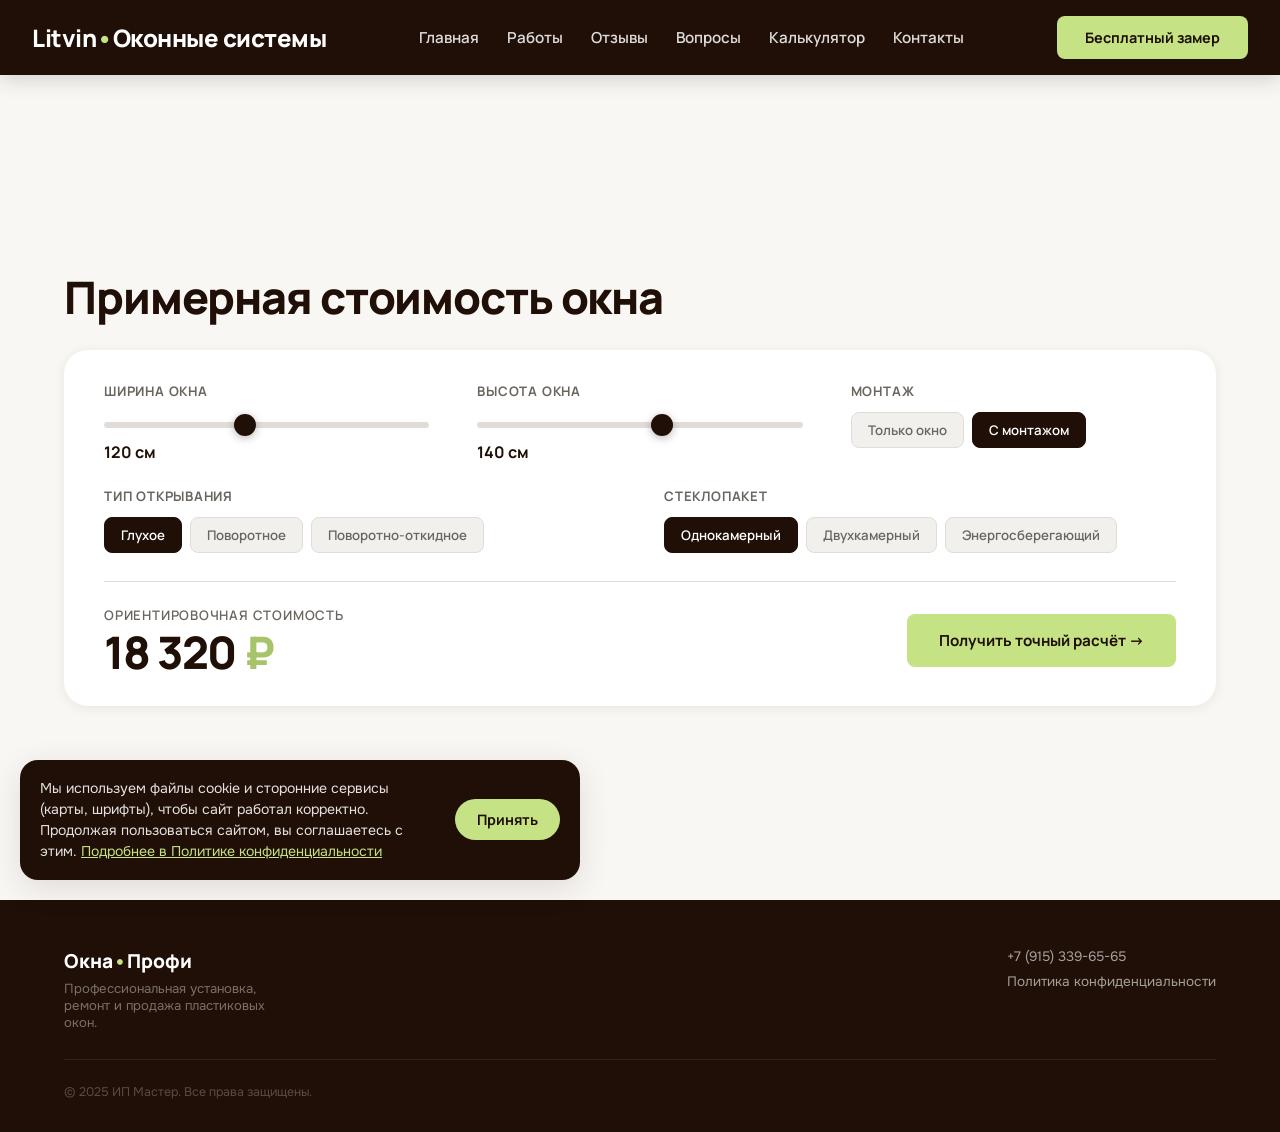
==== calculator.html @ 63497a67 "general" ====
<!DOCTYPE html>
<html lang="ru">
<head>
  <meta charset="UTF-8" />
  <meta name="viewport" content="width=device-width, initial-scale=1.0" />
  <title>Калькулятор — Litvin Оконные системы</title>
  
  <link rel="preconnect" href="https://fonts.googleapis.com" />
  <link rel="preconnect" href="https://fonts.gstatic.com" crossorigin />
  <link href="https://fonts.googleapis.com/css2?family=Manrope:wght@300;400;500;600;700;800&family=Onest:wght@300;400;500;600;700&display=swap" rel="stylesheet" />
  <link rel="stylesheet" href="https://cdnjs.cloudflare.com/ajax/libs/font-awesome/6.5.0/css/all.min.css" />
  <link rel="stylesheet" href="css/style.css" />
</head>
<body class="standalone-page">

  <!-- Лоудер -->
  <div class="loader-wrapper" id="loaderWrapper">
    <div class="loader">
      <div class="truckWrapper">
        <div class="truckBody">
          <svg xmlns="http://www.w3.org/2000/svg" fill="none" viewBox="0 0 198 93" class="trucksvg">
            <path stroke-width="3" stroke="#282828" fill="#F83D3D" d="M135 22.5H177.264C178.295 22.5 179.22 23.133 179.594 24.0939L192.33 56.8443C192.442 57.1332 192.5 57.4404 192.5 57.7504V89C192.5 90.3807 191.381 91.5 190 91.5H135C133.619 91.5 132.5 90.3807 132.5 89V25C132.5 23.6193 133.619 22.5 135 22.5Z"></path>
            <path stroke-width="3" stroke="#282828" fill="#7D7C7C" d="M146 33.5H181.741C182.779 33.5 183.709 34.1415 184.078 35.112L190.538 52.112C191.16 53.748 189.951 55.5 188.201 55.5H146C144.619 55.5 143.5 54.3807 143.5 53V36C143.5 34.6193 144.619 33.5 146 33.5Z"></path>
            <path stroke-width="2" stroke="#282828" fill="#282828" d="M150 65C150 65.39 149.763 65.8656 149.127 66.2893C148.499 66.7083 147.573 67 146.5 67C145.427 67 144.501 66.7083 143.873 66.2893C143.237 65.8656 143 65.39 143 65C143 64.61 143.237 64.1344 143.873 63.7107C144.501 63.2917 145.427 63 146.5 63C147.573 63 148.499 63.2917 149.127 63.7107C149.763 64.1344 150 64.61 150 65Z"></path>
            <rect stroke-width="2" stroke="#282828" fill="#FFFCAB" rx="1" height="7" width="5" y="63" x="187"></rect>
            <rect stroke-width="2" stroke="#282828" fill="#282828" rx="1" height="11" width="4" y="81" x="193"></rect>
            <rect stroke-width="3" stroke="#282828" fill="#DFDFDF" rx="2.5" height="90" width="121" y="1.5" x="6.5"></rect>
            <rect stroke-width="2" stroke="#282828" fill="#DFDFDF" rx="2" height="4" width="6" y="84" x="1"></rect>
          </svg>
        </div>
        <div class="truckTires">
          <svg xmlns="http://www.w3.org/2000/svg" fill="none" viewBox="0 0 30 30" class="tiresvg">
            <circle stroke-width="3" stroke="#282828" fill="#282828" r="13.5" cy="15" cx="15"></circle>
            <circle fill="#DFDFDF" r="7" cy="15" cx="15"></circle>
          </svg>
          <svg xmlns="http://www.w3.org/2000/svg" fill="none" viewBox="0 0 30 30" class="tiresvg">
            <circle stroke-width="3" stroke="#282828" fill="#282828" r="13.5" cy="15" cx="15"></circle>
            <circle fill="#DFDFDF" r="7" cy="15" cx="15"></circle>
          </svg>
        </div>
        <div class="road"></div>
        <svg xml:space="preserve" viewBox="0 0 453.459 453.459" xmlns="http://www.w3.org/2000/svg" id="Capa_1" version="1.1" fill="#000000" class="lampPost">
          <path d="M252.882,0c-37.781,0-68.686,29.953-70.245,67.358h-6.917v8.954c-26.109,2.163-45.463,10.011-45.463,19.366h9.993c-1.65,5.146-2.507,10.54-2.507,16.017c0,28.956,23.558,52.514,52.514,52.514c28.956,0,52.514-23.558,52.514-52.514c0-5.478-0.856-10.872-2.506-16.017h9.992c0-9.354-19.352-17.204-45.463-19.366v-8.954h-6.149C200.189,38.779,223.924,16,252.882,16c29.952,0,54.32,24.368,54.32,54.32c0,28.774-11.078,37.009-25.105,47.437c-17.444,12.968-37.216,27.667-37.216,78.884v113.914h-0.797c-5.068,0-9.174,4.108-9.174,9.177c0,2.844,1.293,5.383,3.321,7.066c-3.432,27.933-26.851,95.744-8.226,115.459v11.202h45.75v-11.202c18.625-19.715-4.794-87.527-8.227-115.459c2.029-1.683,3.322-4.223,3.322-7.066c0-5.068-4.107-9.177-9.176-9.177h-0.795V196.641c0-43.174,14.942-54.283,30.762-66.043c14.793-10.997,31.559-23.461,31.559-60.277C323.202,31.545,291.656,0,252.882,0z M232.77,111.694c0,23.442-19.071,42.514-42.514,42.514c-23.442,0-42.514-19.072-42.514-42.514c0-5.531,1.078-10.957,3.141-16.017h78.747C231.693,100.736,232.77,106.162,232.77,111.694z"></path>
        </svg>
      </div>
    </div>
  </div>

  <!-- Мобильное меню -->
  <div class="menu-overlay" id="menuOverlay"></div>
  <div class="mobile-menu" id="mobileMenu">
    <button class="menu-close" id="menuClose" aria-label="Закрыть"><i class="fa fa-times"></i></button>
    <a href="index.html">Главная</a>
    <a href="portfolio.html">Работы</a>
    <a href="reviews.html">Отзывы</a>
    <a href="faq.html">Вопросы</a>
    <a href="calculator.html">Калькулятор</a>
    <a href="index.html#contacts">Контакты</a>
    <button class="nav-cta mobile-cta" onclick="openLeadModal()">Бесплатный замер</button>
  </div>

  <!-- Шапка -->
  <header id="header" class="page-header">
    <div class="nav-container">
      <div class="nav-logo">
        <a href="#">Litvin<span>•</span>Оконные системы</a>
      </div>
      
      <nav class="nav-links">
        <a href="index.html">Главная</a>
        <a href="portfolio.html">Работы</a>
        <a href="reviews.html">Отзывы</a>
        <a href="faq.html">Вопросы</a>
        <a href="calculator.html">Калькулятор</a>
        <a href="index.html#contacts">Контакты</a>
      </nav>
      
      <button class="nav-cta" onclick="openLeadModal()">Бесплатный замер</button>
      <button class="hamburger" id="menuOpen" aria-label="Меню"><i class="fa fa-bars"></i></button>
    </div>
  </header>

  
  <main class="standalone-main">
<section id="calculator">
    <div class="section-inner">
      <h2 class="section-title reveal">Примерная стоимость окна</h2>
      <div class="calc-wrapper">
        <div class="calc-form">
          <div class="calc-group">
            <label class="calc-label">Ширина окна</label>
            <input type="range" class="calc-range" id="rangeW" min="60" max="200" value="120" step="5" />
            <span class="range-val"><span id="valW">120</span> см</span>
          </div>
          <div class="calc-group">
            <label class="calc-label">Высота окна</label>
            <input type="range" class="calc-range" id="rangeH" min="60" max="200" value="140" step="5" />
            <span class="range-val"><span id="valH">140</span> см</span>
          </div>
          <div class="calc-group">
            <label class="calc-label">Тип открывания</label>
            <div class="toggle-group" id="openType">
              <button class="toggle-btn active" data-val="1" onclick="setToggle('openType', this)">Глухое</button>
              <button class="toggle-btn" data-val="1.15" onclick="setToggle('openType', this)">Поворотное</button>
              <button class="toggle-btn" data-val="1.25" onclick="setToggle('openType', this)">Поворотно-откидное</button>
            </div>
          </div>
          <div class="calc-group">
            <label class="calc-label">Стеклопакет</label>
            <div class="toggle-group" id="glassType">
              <button class="toggle-btn active" data-val="1" onclick="setToggle('glassType', this)">Однокамерный</button>
              <button class="toggle-btn" data-val="1.2" onclick="setToggle('glassType', this)">Двухкамерный</button>
              <button class="toggle-btn" data-val="1.4" onclick="setToggle('glassType', this)">Энергосберегающий</button>
            </div>
          </div>
          <div class="calc-group">
            <label class="calc-label">Монтаж</label>
            <div class="toggle-group" id="mountType">
              <button class="toggle-btn" data-val="0" onclick="setToggle('mountType', this)">Только окно</button>
              <button class="toggle-btn active" data-val="1" onclick="setToggle('mountType', this)">С монтажом</button>
            </div>
          </div>
        </div>
        <div class="calc-result">
          <div class="calc-total">
            <div class="calc-result-label">Ориентировочная стоимость</div>
            <div class="calc-price" id="calcPrice">18 400 <span>₽</span></div>
          </div>
          <button class="btn-amber" onclick="openLeadModal()">Получить точный расчёт →</button>
        </div>
      </div>
    </div>
  </section>
  </main>
<!-- Футер -->
  <footer>
    <div class="footer-inner">
      <div class="footer-brand">
        <div class="brand-name">Окна<span>•</span>Профи</div>
        <p>Профессиональная установка, ремонт и продажа пластиковых окон.</p>
      </div>
      <div class="footer-links">
        <a href="tel:+79153396565">+7 (915) 339-65-65</a>
        <a href="privacy.html">Политика конфиденциальности</a>
      </div>
    </div>
    <div class="footer-bottom">
      <p>© 2025 ИП Мастер. Все права защищены.</p>
    </div>
  </footer>

  <!-- Кнопка наверх -->
  <button id="scroll-top" onclick="window.scrollTo({top:0,behavior:'smooth'})">
    <i class="fa fa-arrow-up"></i>
  </button>

  
<!-- МОДАЛЬНОЕ ОКНО ФОРМЫ ЗАЯВКИ -->
  <div class="lead-modal-overlay" id="leadModalOverlay" onclick="closeLeadModal(event)">
    <div class="lead-modal" role="dialog" aria-modal="true" aria-labelledby="leadModalTitle">
      <button class="lead-modal-close" onclick="closeLeadModal()" aria-label="Закрыть">
        <i class="fa fa-times"></i>
      </button>

      <form class="form" id="leadForm" novalidate>
        <p class="title" id="leadModalTitle">Бесплатный замер</p>
        <p class="message">Оставьте заявку — с вами свяжутся в ближайшее время</p>

        <label>
          <input class="input" type="text" id="userName" placeholder=" " required>
          <span>Ваше имя</span>
        </label>

        <label>
          <input class="input" type="tel" id="userPhone" placeholder=" " required>
          <span>Телефон</span>
        </label>

        <label>
          <input class="input" type="text" id="userAddress" placeholder=" ">
          <span>Адрес (необязательно)</span>
        </label>

        <label>
          <textarea class="input textarea" id="userMessage" rows="3" placeholder=" "></textarea>
          <span>Комментарий</span>
        </label>

        <label class="consent">
          <input type="checkbox" id="userConsent" required>
          <span>Я даю согласие на обработку персональных данных и ознакомлен(а) с <a href="privacy.html" target="_blank" rel="noopener">Политикой конфиденциальности</a></span>
        </label>

        <button type="submit" class="submit">Отправить заявку</button>
        <div class="form-notification-slot" id="formNotificationSlot"></div>
      </form>
    </div>
  </div>

  <script src="js/main.js"></script>
</body>
</html>
---- css/style.css ----
/* ============================
   ПЕРЕМЕННЫЕ И СБРОС
   ============================ */
:root {
  --white: #FFFFFF;
  --cream: #F9F7F4;
  --gray-100: #F2F0ED;
  --gray-200: #E0DDD8;
  --gray-400: #A09B93;
  --gray-600: #6B6560;
  --gray-800: #2E2B27;
  --primary-light: #c5e384;
  --primary-dark: #200f07;
  --accent: #c5e384;
  --accent-dark: #a8c46a;
  --accent-light: #eaf9cc;
  --shadow-sm: 0 2px 12px rgba(32,15,7,0.08);
  --shadow-md: 0 8px 32px rgba(32,15,7,0.12);
  --shadow-lg: 0 20px 60px rgba(32,15,7,0.18);
  --radius: 16px;
  --radius-sm: 8px;
  --transition: 0.35s cubic-bezier(0.4,0,0.2,1);
}

*, *::before, *::after {
  box-sizing: border-box;
  margin: 0;
  padding: 0;
}

html {
  scroll-behavior: smooth;
  font-size: 16px;
}

body {
  font-family: 'Onest', sans-serif;
  background: var(--cream);
  color: var(--gray-800);
  overflow-x: hidden;
}

body.modal-open {
  overflow: hidden;
}

/* ============================
   ШАПКА
   ============================ */
#header {
  position: fixed;
  top: 0;
  left: 0;
  right: 0;
  z-index: 1000;
  background: transparent;
  transition: background 0.3s ease, backdrop-filter 0.3s ease;
}

#header.scrolled {
  background: #200f07;
  backdrop-filter: blur(10px);
  box-shadow: 0 4px 20px rgba(0,0,0,0.2);
}

.nav-container {
  max-width: 1400px;
  margin: 0 auto;
  padding: 16px 32px;
  display: flex;
  align-items: center;
  justify-content: space-between;
  gap: 32px;
}

.nav-logo a {
  font-family: 'Manrope', sans-serif;
  font-weight: 800;
  font-size: 1.5rem;
  color: var(--white);
  text-decoration: none;
  letter-spacing: -0.02em;
}

.nav-logo a span { color: var(--primary-light); }

.nav-links {
  display: flex;
  gap: 28px;
}

.nav-links a {
  font-family: 'Manrope', sans-serif;
  font-weight: 600;
  font-size: 0.95rem;
  color: rgba(255,255,255,0.85);
  text-decoration: none;
  transition: var(--transition);
}

.nav-links a:hover { color: var(--primary-light); }

.nav-cta {
  background: var(--primary-light);
  color: var(--primary-dark);
  border: none;
  font-family: 'Manrope', sans-serif;
  font-weight: 700;
  font-size: 0.9rem;
  padding: 12px 28px;
  border-radius: 8px;
  cursor: pointer;
  transition: var(--transition);
  white-space: nowrap;
}

.nav-cta:hover {
  background: var(--accent-dark);
  transform: translateY(-2px);
}

.hamburger {
  display: none;
  width: 44px;
  height: 44px;
  background: rgba(255,255,255,0.2);
  border-radius: 50%;
  border: 1px solid rgba(255,255,255,0.3);
  cursor: pointer;
  font-size: 1.2rem;
  color: var(--white);
  transition: all 0.3s ease;
}

@media (max-width: 900px) {
  .nav-links { display: none; }
  .hamburger { display: flex; align-items: center; justify-content: center; }
  .nav-cta { margin-left: auto; }
}

@media (max-width: 600px) {
  .nav-container { padding: 12px 16px; }
  .nav-logo a { font-size: 1.2rem; }
  .nav-cta { display: none; }
  .hamburger { margin-left: auto; }
}

/* ============================
   ГЕРОЙ
   ============================ */
#hero {
  min-height: 100vh;
  position: relative;
  background: url('../images/back.jpg') center center / cover no-repeat, #200f07;
  display: flex;
  align-items: center;
  justify-content: center;
  padding-top: calc(80px + env(safe-area-inset-top, 0px));
}

.hero-overlay {
  position: absolute;
  inset: 0;
  background: linear-gradient(135deg, rgba(0,0,0,0.65) 0%, rgba(0,0,0,0.5) 100%);
}

.hero-content {
  position: relative;
  z-index: 2;
  max-width: 1400px;
  width: 100%;
  margin: 0 auto;
  padding: 120px 32px 80px;
  display: flex;
  align-items: center;
  justify-content: space-between;
  gap: 60px;
  flex-wrap: wrap;
}

.hero-text { flex: 1; min-width: 280px; }

.hero-text h1 {
  font-family: 'Manrope', sans-serif;
  font-weight: 800;
  font-size: clamp(2.2rem, 5vw, 4rem);
  line-height: 1.1;
  letter-spacing: -0.03em;
  color: var(--white);
  margin-bottom: 24px;
}

.hero-text h1 span { color: var(--primary-light); }

.hero-text p {
  font-size: 1.1rem;
  color: rgba(255,255,255,0.85);
  line-height: 1.6;
  max-width: 500px;
  margin-bottom: 32px;
}

.hero-btns {
  display: flex;
  gap: 16px;
  flex-wrap: wrap;
}

.btn-primary {
  display: inline-flex;
  align-items: center;
  gap: 10px;
  background: var(--primary-light);
  color: var(--primary-dark);
  font-family: 'Manrope', sans-serif;
  font-weight: 700;
  font-size: 1rem;
  padding: 14px 32px;
  border-radius: 8px;
  border: none;
  cursor: pointer;
  text-decoration: none;
  transition: var(--transition);
}

.btn-primary:hover {
  background: var(--accent-dark);
  transform: translateY(-2px);
}

.btn-primary .arrow {
  display: inline-block;
  transition: transform 0.3s;
}

.btn-primary:hover .arrow { transform: translateX(6px); }

.btn-secondary {
  display: inline-flex;
  align-items: center;
  gap: 8px;
  background: rgba(255,255,255,0.15);
  backdrop-filter: blur(8px);
  color: var(--white);
  font-family: 'Manrope', sans-serif;
  font-weight: 600;
  font-size: 1rem;
  padding: 14px 28px;
  border-radius: 8px;
  border: 1.5px solid rgba(255,255,255,0.3);
  cursor: pointer;
  text-decoration: none;
  transition: var(--transition);
}

.btn-secondary:hover {
  background: rgba(255,255,255,0.25);
  border-color: var(--primary-light);
}

@media (max-width: 900px) {
  .hero-content {
    flex-direction: column;
    text-align: left;
    padding: 140px 24px 60px;
    gap: 40px;
  }
  .hero-text h1 {
    font-size: clamp(2rem, 8vw, 3rem);
    line-height: 1.15;
  }
  .hero-text h1 br { display: none; }
  .hero-text p {
    font-size: 1rem;
    max-width: 100%;
    line-height: 1.5;
  }
  .hero-btns {
    flex-direction: column;
    align-items: stretch;
    gap: 12px;
  }
  .hero-btns .btn-primary,
  .hero-btns .btn-secondary {
    width: 100%;
    justify-content: center;
    padding: 16px 24px;
    font-size: 0.95rem;
  }
}

/* ============================
   ОБЩИЕ СТИЛИ СЕКЦИЙ
   ============================ */
section {
  padding: clamp(64px, 8vw, 120px) clamp(20px, 5vw, 80px);
}

.section-inner {
  max-width: 1180px;
  margin: 0 auto;
}

.section-label {
  display: inline-flex;
  align-items: center;
  gap: 8px;
  font-family: 'Manrope', sans-serif;
  font-weight: 700;
  font-size: 0.8rem;
  letter-spacing: 0.08em;
  text-transform: uppercase;
  color: var(--accent-dark);
  background: var(--accent-light);
  padding: 8px 16px;
  border-radius: 50px;
  margin-bottom: 16px;
}

.section-title {
  font-family: 'Manrope', sans-serif;
  font-weight: 800;
  font-size: clamp(1.8rem, 3.5vw, 2.8rem);
  letter-spacing: -0.025em;
  color: var(--primary-dark);
  line-height: 1.12;
  margin-bottom: 16px;
}

.reveal {
  opacity: 0;
  transform: translateY(28px);
  transition: opacity 0.65s cubic-bezier(0.4,0,0.2,1), transform 0.65s cubic-bezier(0.4,0,0.2,1);
}

.reveal.visible {
  opacity: 1;
  transform: translateY(0);
}

/* ============================
   УСЛУГИ
   ============================ */
#services { background: var(--white); }

.services-grid {
  display: grid;
  grid-template-columns: 1.3fr 1fr 1fr;
  grid-template-rows: auto auto;
  gap: 16px;
  margin-top: 52px;
}

.service-card {
  background: var(--primary-dark); /* запасной фон, пока нет фото */
  border: 1px solid var(--primary-dark);
  border-radius: 24px;
  padding: 28px;
  position: relative;
  isolation: isolate;
  overflow: hidden;
  display: flex;
  flex-direction: column;
  gap: 4px;
  transition: background 0.4s, border-color 0.4s, transform 0.4s, box-shadow 0.4s;
}

.service-card:hover {
  border-color: var(--primary-light);
  transform: translateY(-4px);
  box-shadow: var(--shadow-md);
}

.service-card.featured {
  grid-row: span 2;
  background: var(--primary-dark);
  border-color: var(--primary-dark);
  color: var(--white);
  justify-content: flex-end;
  min-height: 420px;
  padding: 40px;
}

.service-icon {
  width: 48px;
  height: 48px;
  background: var(--accent-light);
  border-radius: 14px;
  display: flex;
  align-items: center;
  justify-content: center;
  font-size: 1.2rem;
  color: var(--primary-dark);
  margin-bottom: 40px;
  position: relative;
  z-index: 1;
  transition: background 0.4s, color 0.4s;
}

.service-card:hover .service-icon,
.service-card.featured .service-icon {
  background: var(--primary-light);
  color: var(--primary-dark);
}

.service-card.featured .service-icon { margin-bottom: 20px; }

.service-name {
  font-family: 'Manrope', sans-serif;
  font-weight: 800;
  font-size: 1.15rem;
  color: var(--white);
  margin-bottom: 8px;
  position: relative;
  z-index: 1;
  transition: color 0.4s;
}

.service-card.featured .service-name { color: var(--white); }
.service-card.featured .service-name { font-size: 1.6rem; }

.service-desc {
  font-size: 0.9rem;
  color: rgba(255,255,255,0.82);
  line-height: 1.55;
  position: relative;
  z-index: 1;
  transition: color 0.4s;
}

.service-card:hover .service-desc { color: var(--white); }

.service-num {
  position: absolute;
  top: 26px;
  right: 28px;
  font-family: 'Manrope', sans-serif;
  font-weight: 700;
  font-size: 0.85rem;
  color: rgba(255,255,255,0.6);
  z-index: 1;
  transition: color 0.4s;
}

.service-card:hover .service-num { color: var(--primary-light); }
.service-card.featured .service-num { display: none; }

@media (max-width: 900px) {
  .services-grid { grid-template-columns: 1fr 1fr; margin-top: 36px; }
  .service-card.featured { grid-row: auto; grid-column: 1 / -1; min-height: 0; padding: 28px; }
}

@media (max-width: 560px) {
  .hero-text h1 { font-size: 1.8rem; line-height: 1.2; }
  .hero-text p { font-size: 0.95rem; }
  .hero-btns .btn-primary,
  .hero-btns .btn-secondary { padding: 14px 20px; font-size: 0.9rem; }
  .services-grid { grid-template-columns: 1fr; gap: 10px; }
  .service-card:not(.featured) {
    display: grid;
    grid-template-columns: 44px 1fr;
    column-gap: 14px;
    align-items: center;
    padding: 14px 16px;
    border-radius: 18px;
  }
  .service-card:not(.featured) .service-icon {
    grid-row: 1 / span 2;
    width: 44px;
    height: 44px;
    margin: 0;
    font-size: 1.05rem;
  }
  .service-card:not(.featured) .service-name { font-size: 1rem; margin: 0; }
  .service-card:not(.featured) .service-desc { font-size: 0.82rem; line-height: 1.4; }
  .service-card:not(.featured) .service-num { display: none; }
  .service-card.featured { padding: 22px; }
  .service-card.featured .service-name { font-size: 1.3rem; }
  .portfolio-slider { grid-template-columns: 1fr; }
}

/* ============================
   КАЛЬКУЛЯТОР
   ============================ */
#calculator {
  background: var(--cream);
  min-height: 100vh;
  display: flex;
  align-items: center;
  padding-top: 96px;
  padding-bottom: 48px;
}

#calculator .section-inner { max-width: none; width: 100%; }
#calculator .section-title { margin-bottom: 0; }

.calc-wrapper {
  margin-top: 28px;
  background: var(--white);
  border-radius: 24px;
  padding: 32px 40px;
  box-shadow: var(--shadow-sm);
}

.calc-form {
  display: grid;
  grid-template-columns: repeat(6, 1fr);
  gap: 24px 48px;
}

.calc-group { margin-bottom: 0; }
.calc-form .calc-group:nth-child(1) { grid-row: 1; grid-column: 1 / 3; }
.calc-form .calc-group:nth-child(2) { grid-row: 1; grid-column: 3 / 5; }
.calc-form .calc-group:nth-child(5) { grid-row: 1; grid-column: 5 / 7; }
.calc-form .calc-group:nth-child(3) { grid-row: 2; grid-column: 1 / 4; }
.calc-form .calc-group:nth-child(4) { grid-row: 2; grid-column: 4 / 7; }

.calc-label {
  font-family: 'Manrope', sans-serif;
  font-weight: 700;
  font-size: 0.82rem;
  color: var(--gray-600);
  letter-spacing: 0.06em;
  text-transform: uppercase;
  margin-bottom: 12px;
  display: block;
}

.calc-range {
  width: 100%;
  -webkit-appearance: none;
  height: 6px;
  background: var(--gray-200);
  border-radius: 4px;
  outline: none;
}

.calc-range::-webkit-slider-thumb {
  -webkit-appearance: none;
  width: 22px;
  height: 22px;
  background: var(--primary-dark);
  border-radius: 50%;
  cursor: pointer;
  box-shadow: 0 2px 8px rgba(32,15,7,0.3);
}

.range-val {
  font-family: 'Manrope', sans-serif;
  font-weight: 700;
  font-size: 1rem;
  color: var(--primary-dark);
  margin-top: 8px;
  display: block;
}

.toggle-group {
  display: flex;
  gap: 8px;
  flex-wrap: wrap;
}

.toggle-btn {
  background: var(--gray-100);
  border: 1.5px solid var(--gray-200);
  border-radius: 8px;
  padding: 8px 16px;
  font-family: 'Manrope', sans-serif;
  font-weight: 600;
  font-size: 0.83rem;
  color: var(--gray-600);
  cursor: pointer;
  transition: var(--transition);
}

.toggle-btn.active {
  background: var(--primary-dark);
  border-color: var(--primary-dark);
  color: var(--white);
}

/* стоимость встроена в общую панель, а не вынесена в отдельный блок */
.calc-result {
  margin-top: 28px;
  padding-top: 24px;
  border-top: 1px solid var(--gray-200);
  display: flex;
  align-items: center;
  justify-content: space-between;
  gap: 24px;
  flex-wrap: wrap;
}

.calc-result-label {
  font-family: 'Manrope', sans-serif;
  font-weight: 600;
  font-size: 0.82rem;
  letter-spacing: 0.06em;
  text-transform: uppercase;
  color: var(--gray-600);
  margin-bottom: 6px;
}

.calc-price {
  font-family: 'Manrope', sans-serif;
  font-weight: 900;
  font-size: clamp(2rem, 3.5vw, 2.8rem);
  letter-spacing: -0.03em;
  color: var(--primary-dark);
  line-height: 1;
}

.calc-price span { color: var(--accent-dark); }

.btn-amber {
  display: inline-flex;
  align-items: center;
  justify-content: center;
  gap: 10px;
  background: var(--primary-light);
  color: var(--primary-dark);
  font-family: 'Manrope', sans-serif;
  font-weight: 700;
  font-size: 0.95rem;
  padding: 16px 32px;
  border-radius: 8px;
  border: none;
  cursor: pointer;
  white-space: nowrap;
  transition: var(--transition);
}

.btn-amber:hover {
  background: var(--accent-dark);
  transform: translateY(-2px);
}

@media (max-width: 900px) {
  #calculator { min-height: 0; display: block; padding-top: 64px; }
  .calc-wrapper { padding: 28px 22px; }
  .calc-form { grid-template-columns: 1fr; gap: 24px; }
  .calc-form .calc-group:nth-child(n) { grid-row: auto; grid-column: 1 / -1; }
  .calc-result { flex-direction: column; align-items: stretch; }
  .btn-amber { width: 100%; }
}

/* ============================
   ПОРТФОЛИО
   ============================ */
#portfolio { background: var(--cream); }

.portfolio-slider {
  display: grid;
  grid-template-columns: repeat(3, 1fr);
  gap: 20px;
  margin-top: 52px;
}

.portfolio-item {
  border-radius: var(--radius);
  overflow: hidden;
  background: var(--white);
  box-shadow: var(--shadow-sm);
}

.before-after {
  display: grid;
  grid-template-columns: 1fr 1fr;
  height: 240px;
}

.ba-side { position: relative; overflow: hidden; }

.ph-before {
  width: 100%;
  height: 100%;
  background: linear-gradient(135deg, #C4B8A8 0%, #A89880 100%);
}

.ph-after {
  width: 100%;
  height: 100%;
  background: linear-gradient(135deg, #c5e384 0%, #a8c46a 100%);
}

.ba-label {
  position: absolute;
  top: 10px;
  font-family: 'Manrope', sans-serif;
  font-weight: 800;
  font-size: 0.65rem;
  letter-spacing: 0.1em;
  text-transform: uppercase;
  color: white;
  background: rgba(0,0,0,0.5);
  padding: 4px 10px;
  border-radius: 50px;
}

.ba-label.before { left: 10px; }
.ba-label.after { right: 10px; background: rgba(32,15,7,0.7); }

.portfolio-info {
  padding: 16px 20px;
  border-top: 1px solid var(--gray-100);
}

.portfolio-info strong {
  display: block;
  font-family: 'Manrope', sans-serif;
  font-weight: 700;
  font-size: 0.92rem;
  color: var(--primary-dark);
  margin-bottom: 2px;
}

@media (max-width: 900px) {
  .portfolio-slider { grid-template-columns: repeat(2, 1fr); }
}

@media (max-width: 560px) {
  .portfolio-slider { grid-template-columns: 1fr; }
}

/* ============================
   ОТЗЫВЫ
   ============================ */
#reviews { background: var(--white); }

.reviews-grid {
  display: grid;
  grid-template-columns: repeat(3, 1fr);
  gap: 20px;
  margin-top: 52px;
}

.review-card {
  background: var(--cream);
  border-radius: var(--radius);
  padding: 28px;
  display: flex;
  flex-direction: column;
  gap: 14px;
  transition: var(--transition);
}

.review-card:hover {
  transform: translateY(-4px);
  box-shadow: var(--shadow-md);
}

.review-header {
  display: flex;
  align-items: center;
  gap: 14px;
}

.review-avatar {
  width: 48px;
  height: 48px;
  border-radius: 50%;
  background: var(--primary-dark);
  color: var(--primary-light);
  display: flex;
  align-items: center;
  justify-content: center;
  font-family: 'Manrope', sans-serif;
  font-weight: 800;
  font-size: 0.95rem;
}

.review-author {
  font-family: 'Manrope', sans-serif;
  font-weight: 700;
  font-size: 0.95rem;
  color: var(--primary-dark);
}

.review-date {
  font-size: 0.78rem;
  color: var(--gray-400);
  margin-top: 2px;
}

.review-stars {
  color: var(--accent-dark);
  font-size: 1rem;
  letter-spacing: 2px;
}

.review-text {
  font-size: 0.9rem;
  color: var(--gray-600);
  line-height: 1.6;
}

@media (max-width: 900px) {
  .reviews-grid { grid-template-columns: 1fr 1fr; }
}

@media (max-width: 560px) {
  .reviews-grid { grid-template-columns: 1fr; }
}

/* ============================
   СПОСОБЫ ОПЛАТЫ
   ============================ */
#payment {
  background: var(--white);
}

.payment-grid {
  display: grid;
  grid-template-columns: repeat(3, 1fr);
  gap: 18px;
  margin-top: 40px;
}

.payment-card {
  position: relative;
  overflow: hidden;
  padding: 28px;
  border: 1px solid var(--gray-100);
  border-radius: 24px;
  background: var(--cream);
  box-shadow: var(--shadow-sm);
  transition: transform .35s ease, box-shadow .35s ease, border-color .35s ease;

  /* вертикальное выравнивание содержимого по центру */
  display: flex;
  flex-direction: column;
  justify-content: center;
  min-height: 190px;
}

.payment-card::after {
  content: '';
  position: absolute;
  width: 120px;
  height: 120px;
  right: -48px;
  bottom: -58px;
  border-radius: 50%;
  background: rgba(197,227,132,.18);
  pointer-events: none;
}

@media (hover: hover) {
  .payment-card:hover {
    transform: translateY(-5px);
    box-shadow: var(--shadow-md);
    border-color: var(--gray-200);
  }
}

.payment-card-top {
  position: relative;
  z-index: 1;
  display: flex;
  align-items: center;
  justify-content: flex-end; /* иконка справа */
  margin-bottom: 20px;
}

/* номер — в левый верхний угол карточки */
.payment-num {
  position: absolute;
  top: 0;
  left: 0;
  font-family: 'Manrope', sans-serif;
  font-size: .78rem;
  font-weight: 800;
  letter-spacing: .08em;
  color: var(--gray-600);
  line-height: 1;
}

.payment-icon {
  width: 54px;
  height: 54px;
  border-radius: 16px;
  display: flex;
  align-items: center;
  justify-content: center;
  background: var(--primary-light);
  color: var(--primary-dark);
  font-size: 1.2rem;
}

.payment-card h3 {
  margin: 0;
  font-family: 'Manrope', sans-serif;
  font-size: 1.15rem;
  font-weight: 800;
  color: var(--primary-dark);
}

@media (max-width: 900px) {
  .payment-grid { grid-template-columns: 1fr; gap: 12px; }
  .payment-card { min-height: 0; }
}

@media (max-width: 560px) {
  .payment-grid { margin-top: 28px; }
  .payment-card { padding: 22px; border-radius: 20px; }
  .payment-card-top { margin-bottom: 18px; }
  .payment-icon { width: 48px; height: 48px; border-radius: 14px; }
  .payment-card h3 { font-size: 1.05rem; }
}

/* ============================
   КОНТАКТЫ
   ============================ */
#contacts { background: var(--cream); }

.contacts-grid {
  display: grid;
  grid-template-columns: 1fr 1.4fr;
  gap: 40px;
  margin-top: 52px;
  align-items: stretch; /* карта растягивается до низа кнопки */
}

.contact-block {
  background: var(--white);
  border-radius: var(--radius);
  padding: 28px;
  box-shadow: var(--shadow-sm);
  display: flex;
  align-items: flex-start;
  gap: 18px;
  transition: var(--transition);
  margin-bottom: 20px;
}

.ci-icon {
  width: 48px;
  height: 48px;
  background: var(--accent-light);
  border-radius: 12px;
  display: flex;
  align-items: center;
  justify-content: center;
  font-size: 1.1rem;
  color: var(--primary-dark);
  flex-shrink: 0;
}

.ci-label {
  font-family: 'Manrope', sans-serif;
  font-weight: 600;
  font-size: 0.75rem;
  color: var(--gray-400);
  text-transform: uppercase;
  letter-spacing: 0.06em;
  margin-bottom: 4px;
}

.ci-value {
  font-family: 'Manrope', sans-serif;
  font-weight: 700;
  font-size: 1.05rem;
  color: var(--primary-dark);
  text-decoration: none;
}

.ci-note {
  margin-top: 4px;
  font-size: 0.9rem;
  color: var(--gray-400);
}

.map-wrap {
  border-radius: var(--radius);
  overflow: hidden;
  min-height: 380px;
  background: var(--primary-light);
  position: relative;
}

.map-wrap iframe {
  position: absolute;
  inset: 0;
  width: 100%;
  height: 100%;
  border: 0;
}

.map-mock {
  width: 100%;
  height: 100%;
  background: linear-gradient(180deg, #d4e8a0 0%, #c0d87a 100%);
  display: flex;
  align-items: center;
  justify-content: center;
  flex-direction: column;
  position: relative;
}

.map-mock::before {
  content: '';
  position: absolute;
  inset: 0;
  background-image: linear-gradient(rgba(255,255,255,0.4) 1px, transparent 1px), linear-gradient(90deg, rgba(255,255,255,0.4) 1px, transparent 1px);
  background-size: 60px 60px;
}

.map-pin i {
  font-size: 2.5rem;
  color: var(--primary-dark);
  filter: drop-shadow(0 4px 8px rgba(32,15,7,0.3));
}

.map-pin-label {
  background: var(--white);
  padding: 8px 14px;
  border-radius: 50px;
  font-family: 'Manrope', sans-serif;
  font-weight: 700;
  font-size: 0.8rem;
  color: var(--primary-dark);
  margin-top: 4px;
}

@media (max-width: 768px) {
  .contacts-grid { grid-template-columns: 1fr; }
  .map-wrap { min-height: 320px; }
}

/* ============================
   ФУТЕР
   ============================ */
footer {
  background: #200f07;
  padding: 48px clamp(20px, 5vw, 80px) 32px;
}

.footer-inner {
  max-width: 1180px;
  margin: 0 auto;
  display: flex;
  justify-content: space-between;
  flex-wrap: wrap;
  gap: 32px;
  padding-bottom: 28px;
  border-bottom: 1px solid rgba(255,255,255,0.08);
}

.footer-brand .brand-name {
  font-family: 'Manrope', sans-serif;
  font-weight: 800;
  font-size: 1.2rem;
  color: var(--white);
}

.footer-brand .brand-name span { color: var(--primary-light); }

.footer-brand p {
  font-size: 0.82rem;
  color: rgba(255,255,255,0.4);
  margin-top: 6px;
  max-width: 220px;
}

.footer-bottom {
  max-width: 1180px;
  margin: 24px auto 0;
  display: flex;
  justify-content: space-between;
  flex-wrap: wrap;
  gap: 12px;
}

.footer-bottom p {
  font-size: 0.78rem;
  color: rgba(255,255,255,0.25);
}

/* ============================
   МОБИЛЬНОЕ МЕНЮ
   ============================ */
.menu-overlay {
  position: fixed;
  inset: 0;
  background: rgba(32,15,7,0.8);
  z-index: 998;
  opacity: 0;
  pointer-events: none;
  transition: opacity 0.35s;
}

.menu-overlay.open {
  opacity: 1;
  pointer-events: all;
}

.mobile-menu {
  position: fixed;
  top: 0;
  right: -100%;
  width: min(340px, 85vw);
  height: 100%;
  background: var(--white);
  z-index: 999;
  padding: 80px 40px 40px;
  transition: right 0.4s cubic-bezier(0.4,0,0.2,1);
  display: flex;
  flex-direction: column;
  gap: 6px;
}

.mobile-menu.open { right: 0; }

.mobile-menu a {
  font-family: 'Manrope', sans-serif;
  font-weight: 600;
  font-size: 1.1rem;
  color: var(--primary-dark);
  text-decoration: none;
  padding: 12px 0;
  border-bottom: 1px solid var(--gray-100);
}

.mobile-cta {
  margin-top: 20px;
  width: 100%;
  justify-content: center;
}

.menu-close {
  position: absolute;
  top: 24px;
  right: 24px;
  width: 40px;
  height: 40px;
  background: var(--gray-100);
  border: none;
  border-radius: 50%;
  cursor: pointer;
  font-size: 1rem;
  color: var(--primary-dark);
}

/* ============================
   КНОПКА НАВЕРХ
   ============================ */
#scroll-top {
  position: fixed;
  bottom: 32px;
  right: 32px;
  width: 48px;
  height: 48px;
  background: var(--primary-dark);
  color: var(--white);
  border-radius: 50%;
  border: none;
  cursor: pointer;
  font-size: 1.1rem;
  display: flex;
  align-items: center;
  justify-content: center;
  opacity: 0;
  pointer-events: none;
  transition: var(--transition);
  z-index: 500;
}

#scroll-top.visible {
  opacity: 1;
  pointer-events: all;
}

#scroll-top:hover {
  background: var(--primary-light);
  color: var(--primary-dark);
}

/* ============================
   МОДАЛЬНОЕ ОКНО ФОРМЫ ЗАЯВКИ
   ============================ */
.lead-modal-overlay {
  position: fixed;
  inset: 0;
  background: rgba(32,15,7,0.75);
  backdrop-filter: blur(6px);
  z-index: 2000;
  display: flex;
  align-items: center;
  justify-content: center;
  padding: 20px;
  opacity: 0;
  pointer-events: none;
  transition: opacity 0.35s ease;
  overflow-y: auto;
}

.lead-modal-overlay.open {
  opacity: 1;
  pointer-events: all;
}

.lead-modal {
  position: relative;
  width: 100%;
  max-width: 520px;
  background: rgba(32,15,7,0.98);
  border-radius: 32px;
  padding: 40px 38px;
  box-shadow: 0 25px 50px rgba(0,0,0,0.5);
  transform: translateY(20px) scale(0.98);
  transition: transform 0.35s cubic-bezier(0.4,0,0.2,1);
  margin: auto;
}

.lead-modal-overlay.open .lead-modal {
  transform: translateY(0) scale(1);
}

.lead-modal-close {
  position: absolute;
  top: 18px;
  right: 18px;
  width: 40px;
  height: 40px;
  border-radius: 50%;
  background: rgba(255,255,255,0.1);
  border: 1px solid rgba(255,255,255,0.15);
  color: #fff;
  cursor: pointer;
  display: flex;
  align-items: center;
  justify-content: center;
  font-size: 1rem;
  transition: var(--transition);
  z-index: 2;
}

.lead-modal-close:hover {
  background: rgba(197,227,132,0.2);
  color: var(--primary-light);
}

/* ============================
   ФОРМА (внутри модалки)
   ============================ */
.form {
  display: flex;
  flex-direction: column;
  gap: 18px;
  width: 100%;
  color: #fff;
}

.title {
  font-family: 'Manrope', sans-serif;
  font-size: 34px;
  font-weight: 800;
  letter-spacing: -1px;
  position: relative;
  display: flex;
  align-items: center;
  padding-left: 36px;
  color: #c5e384;
  margin-bottom: 4px;
}

.title::before,
.title::after {
  position: absolute;
  content: "";
  height: 16px;
  width: 16px;
  border-radius: 50%;
  left: 0px;
  background-color: #c5e384;
}

.title::after { animation: pulse 1.5s linear infinite; }

@keyframes pulse {
  from { transform: scale(0.8); opacity: 1; }
  to { transform: scale(2.2); opacity: 0; }
}

.message {
  font-size: 14px;
  color: rgba(255, 255, 255, 0.65);
  margin-bottom: 6px;
}

.form label {
  position: relative;
  display: block;
}

.form label .input {
  background-color: rgba(255,255,255,0.1);
  color: #fff;
  width: 100%;
  padding: 22px 14px 10px 14px;
  outline: 0;
  border: 1px solid rgba(197,227,132,0.35);
  border-radius: 14px;
  font-size: 15px;
  transition: border-color 0.2s;
  font-family: 'Onest', sans-serif;
  line-height: 1.4;
}

.form label .textarea {
  resize: vertical;
  min-height: 90px;
  padding-top: 20px;
}

.form label .input:focus { border-color: #c5e384; }

.form label .input + span {
  color: rgba(255, 255, 255, 0.5);
  position: absolute;
  left: 14px;
  top: 50%;
  transform: translateY(-50%);
  font-size: 0.95em;
  cursor: text;
  transition: 0.2s ease;
  pointer-events: none;
}

.form label .input:focus + span,
.form label .input:not(:placeholder-shown) + span {
  color: #c5e384;
  top: 8px;
  transform: translateY(0);
  font-size: 0.7em;
  font-weight: 600;
}

.form label .textarea + span {
  top: 18px;
  transform: none;
}

.form label .textarea:focus + span,
.form label .textarea:not(:placeholder-shown) + span {
  top: 10px;
}

.submit {
  border: none;
  outline: none;
  padding: 16px;
  border-radius: 8px;
  color: #200f07;
  font-size: 17px;
  font-weight: 700;
  transition: 0.3s ease;
  background-color: #c5e384;
  cursor: pointer;
  margin-top: 12px;
  font-family: 'Manrope', sans-serif;
}

.submit:hover {
  background-color: #a8c46a;
  transform: translateY(-2px);
}

.submit:disabled {
  opacity: 0.7;
  cursor: wait;
  transform: none;
}

/* Уведомления формы */
.form-notification {
  display: flex;
  align-items: center;
  gap: 8px;
  padding: 14px 18px;
  border-radius: 10px;
  margin-top: 4px;
  font-family: 'Manrope', sans-serif;
  font-size: 0.9rem;
  font-weight: 600;
  animation: slideIn 0.3s ease;
}

.form-notification--success {
  background: rgba(197, 227, 132, 0.15);
  color: #c5e384;
  border: 1px solid rgba(197, 227, 132, 0.3);
}

.form-notification--error {
  background: rgba(248, 61, 61, 0.15);
  color: #F83D3D;
  border: 1px solid rgba(248, 61, 61, 0.3);
}

@keyframes slideIn {
  from { opacity: 0; transform: translateY(-10px); }
  to { opacity: 1; transform: translateY(0); }
}

@media (max-width: 600px) {
  .lead-modal {
    padding: 32px 22px;
    border-radius: 24px;
  }
  .title { font-size: 26px; padding-left: 30px; }
  .title::before,
  .title::after { height: 12px; width: 12px; }
  .mobile-menu {
    width: 100%;
    padding: 80px 28px 32px;
  }
  .mobile-menu a { font-size: 1.2rem; padding: 16px 0; }
  .menu-close { top: 20px; right: 20px; width: 48px; height: 48px; }
}

/* ============================
   ЛОУДЕР
   ============================ */
.loader-wrapper {
  position: fixed;
  top: 0;
  left: 0;
  width: 100%;
  height: 100%;
  background: #F9F7F4;
  display: flex;
  align-items: center;
  justify-content: center;
  z-index: 9999;
  transition: opacity 0.5s ease, visibility 0.5s ease;
}

.loader-wrapper.hide {
  opacity: 0;
  visibility: hidden;
}

.loader {
  width: fit-content;
  height: fit-content;
  display: flex;
  align-items: center;
  justify-content: center;
}

.truckWrapper {
  width: 200px;
  height: 100px;
  display: flex;
  flex-direction: column;
  position: relative;
  align-items: center;
  justify-content: flex-end;
  overflow-x: hidden;
}

.truckBody {
  width: 130px;
  height: fit-content;
  margin-bottom: 6px;
  animation: motion 1s linear infinite;
}

@keyframes motion {
  0% { transform: translateY(0px); }
  50% { transform: translateY(3px); }
  100% { transform: translateY(0px); }
}

.truckTires {
  width: 130px;
  height: fit-content;
  display: flex;
  align-items: center;
  justify-content: space-between;
  padding: 0px 10px 0px 15px;
  position: absolute;
  bottom: 0;
}

.truckTires svg { width: 24px; }

.road {
  width: 100%;
  height: 1.5px;
  background-color: #200f07;
  position: relative;
  bottom: 0;
  align-self: flex-end;
  border-radius: 3px;
}

.road::before {
  content: "";
  position: absolute;
  width: 20px;
  height: 100%;
  background-color: #200f07;
  right: -50%;
  border-radius: 3px;
  animation: roadAnimation 1.4s linear infinite;
  border-left: 10px solid #F9F7F4;
}

.road::after {
  content: "";
  position: absolute;
  width: 10px;
  height: 100%;
  background-color: #200f07;
  right: -65%;
  border-radius: 3px;
  animation: roadAnimation 1.4s linear infinite;
  border-left: 4px solid #F9F7F4;
}

.lampPost {
  position: absolute;
  bottom: 0;
  right: -90%;
  height: 90px;
  animation: roadAnimation 1.4s linear infinite;
}

@keyframes roadAnimation {
  0% { transform: translateX(0px); }
  100% { transform: translateX(-350px); }
}

/* ============================
   FAQ
   ============================ */
#faq { background: var(--gray-100); }
.faq-inner { display: grid; grid-template-columns: 1fr 1.6fr; gap: 48px; align-items: start; }
.faq-head { position: sticky; top: 100px; }
.faq-head p { color: var(--gray-600); line-height: 1.6; }
.faq-head a { color: var(--primary-dark); font-weight: 700; }
.faq-list { display: flex; flex-direction: column; gap: 12px; }
.faq-item { background: var(--white); border-radius: var(--radius); box-shadow: var(--shadow-sm); }
.faq-item summary {
  list-style: none; cursor: pointer; padding: 20px 24px; padding-right: 60px; position: relative;
  font-family: 'Manrope', sans-serif; font-weight: 700; font-size: 1.02rem; color: var(--primary-dark);
}
.faq-item summary::-webkit-details-marker { display: none; }
.faq-item summary::after {
  content: "+"; position: absolute; right: 20px; top: 50%; transform: translateY(-50%);
  width: 28px; height: 28px; border-radius: 50%; background: var(--accent-light);
  display: flex; align-items: center; justify-content: center; font-size: 1.2rem; transition: var(--transition);
}
.faq-item[open] summary::after { content: "–"; background: var(--primary-light); }
.faq-item summary:focus-visible { outline: 2px solid var(--accent-dark); outline-offset: 2px; border-radius: var(--radius); }
.faq-item p { padding: 0 24px 22px; color: var(--gray-600); line-height: 1.65; }
@media (max-width: 860px) {
  .faq-inner { grid-template-columns: 1fr; gap: 28px; }
  .faq-head { position: static; }
}

/* ============================
   СОГЛАСИЕ В ФОРМЕ, ССЫЛКИ ФУТЕРА
   ============================ */
.form label.consent { display: flex; gap: 10px; align-items: flex-start; font-size: 12.5px; line-height: 1.45; color: rgba(255,255,255,0.65); cursor: pointer; }
.consent input { margin-top: 2px; width: 18px; height: 18px; flex-shrink: 0; accent-color: #c5e384; }
.consent a { color: #c5e384; text-decoration: underline; }
.footer-links { display: flex; flex-direction: column; gap: 8px; align-items: flex-start; }
.footer-links a { font-size: 0.85rem; color: rgba(255,255,255,0.6); text-decoration: none; transition: var(--transition); }
.footer-links a:hover { color: var(--primary-light); }

/* ============================
   СТРАНИЦА ПОЛИТИКИ
   ============================ */
.legal-header { background: var(--primary-dark); padding: 18px clamp(20px, 5vw, 80px); }
.legal-header a { font-family: 'Manrope', sans-serif; font-weight: 800; font-size: 1.3rem; color: var(--white); text-decoration: none; }
.legal-header a span { color: var(--primary-light); }
.legal { max-width: 860px; margin: 0 auto; padding: clamp(40px, 6vw, 80px) clamp(20px, 5vw, 40px); line-height: 1.7; }
.legal h1 { font-family: 'Manrope', sans-serif; font-weight: 800; font-size: clamp(1.7rem, 4vw, 2.4rem); color: var(--primary-dark); letter-spacing: -0.02em; margin-bottom: 8px; }
.legal .date { color: var(--gray-400); margin-bottom: 32px; }
.legal h2 { font-family: 'Manrope', sans-serif; font-weight: 700; font-size: 1.2rem; color: var(--primary-dark); margin: 32px 0 10px; }
.legal p, .legal li { color: var(--gray-800); margin-bottom: 8px; }
.legal ul { padding-left: 22px; }
.legal a { color: var(--primary-dark); font-weight: 600; }
.legal mark { background: #fff3b0; padding: 0 4px; border-radius: 4px; }
/* ============================
   ПРЕИМУЩЕСТВА
   ============================ */
#advantages { background: var(--primary-dark); }
#advantages .section-title { color: var(--white); margin-bottom: 12px; }

.adv-lead {
  max-width: 640px;
  font-size: 1.05rem;
  line-height: 1.6;
  color: rgba(255,255,255,0.7);
}

.adv-grid {
  display: grid;
  grid-template-columns: repeat(3, 1fr);
  gap: 16px;
  margin-top: 48px;
}

.adv-card {
  display: flex;
  flex-direction: column;
  gap: 4px;
  padding: 28px;
  border-radius: 24px;
  background: rgba(255,255,255,0.05);
  border: 1px solid rgba(255,255,255,0.12);
  transition: transform 0.4s, border-color 0.4s, background 0.4s;
}

.adv-card:hover {
  transform: translateY(-4px);
  border-color: var(--primary-light);
  background: rgba(255,255,255,0.08);
}

.adv-main {
  grid-column: 1 / -1;
  flex-direction: row;
  align-items: center;
  justify-content: space-between;
  gap: 40px;
  padding: 36px;
  background: rgba(197,227,132,0.10);
  border-color: rgba(197,227,132,0.35);
}

.adv-main-text { max-width: 560px; }

.adv-main-title {
  font-family: 'Manrope', sans-serif;
  font-weight: 800;
  font-size: clamp(1.4rem, 2.4vw, 1.9rem);
  line-height: 1.2;
  color: var(--white);
  margin-bottom: 14px;
}

.adv-main-text p {
  font-size: 0.98rem;
  line-height: 1.65;
  color: rgba(255,255,255,0.75);
  margin-bottom: 24px;
}

.adv-chain {
  display: flex;
  align-items: center;
  gap: 28px;
  flex-shrink: 0;
}

.adv-step {
  display: flex;
  flex-direction: column;
  align-items: center;
  gap: 10px;
  width: 112px;
  padding: 18px 8px;
  border-radius: 18px;
  background: rgba(255,255,255,0.07);
  text-align: center;
  font-family: 'Manrope', sans-serif;
  font-weight: 700;
  font-size: 0.85rem;
  color: var(--white);
}

.adv-step i { font-size: 1.5rem; color: var(--primary-light); }

.adv-step { position: relative; }

.adv-step + .adv-step::before {
  content: '→';
  position: absolute;
  left: -24px;
  top: 50%;
  transform: translateY(-50%);
  width: 20px;
  text-align: center;
  font-size: 1.1rem;
  color: var(--primary-light);
}

.adv-icon {
  width: 48px;
  height: 48px;
  border-radius: 14px;
  background: var(--primary-light);
  color: var(--primary-dark);
  display: flex;
  align-items: center;
  justify-content: center;
  font-size: 1.2rem;
  margin-bottom: 24px;
}

.adv-name {
  font-family: 'Manrope', sans-serif;
  font-weight: 800;
  font-size: 1.15rem;
  color: var(--white);
  margin-bottom: 8px;
}

.adv-desc {
  font-size: 0.92rem;
  line-height: 1.6;
  color: rgba(255,255,255,0.7);
}

.adv-benefit {
  display: flex;
  align-items: center;
  gap: 8px;
  margin-top: auto;
  padding-top: 18px;
  font-family: 'Manrope', sans-serif;
  font-weight: 700;
  font-size: 0.9rem;
  color: var(--primary-light);
}

.adv-desc + .adv-benefit { margin-top: 20px; }

@media (max-width: 900px) {
  .adv-grid { grid-template-columns: 1fr; margin-top: 28px; gap: 12px; }
  .adv-main { flex-direction: column; align-items: stretch; gap: 20px; padding: 24px; }
  .adv-main-text { max-width: none; }
  .adv-main-text .btn-primary { width: 100%; justify-content: center; }
  .adv-chain { width: 100%; }
  .adv-step { flex: 1; width: auto; }
}

@media (max-width: 560px) {
  #advantages { padding-top: 44px; padding-bottom: 44px; }
  #advantages .section-title { margin-bottom: 0; }
  .adv-lead { display: none; } /* то же сообщение есть в главной карточке */
  .adv-grid { margin-top: 22px; gap: 10px; }
  .adv-card { border-radius: 18px; }
  .adv-card:hover { transform: none; }

  /* главная карточка */
  .adv-main { padding: 18px; gap: 14px; }
  .adv-main-title { font-size: 1.15rem; margin-bottom: 6px; }
  .adv-main-text p { font-size: 0.85rem; line-height: 1.45; margin-bottom: 12px; }
  .adv-main-text .btn-primary { padding: 11px 16px; font-size: 0.9rem; }
  .adv-chain { gap: 18px; }
  .adv-step { padding: 8px 4px; gap: 4px; font-size: 0.72rem; border-radius: 12px; }
  .adv-step i { font-size: 1rem; }
  .adv-step + .adv-step::before { left: -17px; width: 16px; font-size: 0.9rem; }

  /* малые карточки: как в разделе «Услуги» */
  .adv-card:not(.adv-main) {
    display: grid;
    grid-template-columns: 44px 1fr;
    column-gap: 14px;
    align-items: center;
    padding: 14px 16px;
  }
  .adv-card:not(.adv-main) .adv-icon {
    grid-row: 1 / span 3;
    width: 44px;
    height: 44px;
    margin: 0;
    font-size: 1.05rem;
  }
  .adv-card:not(.adv-main) .adv-name { font-size: 1rem; margin: 0 0 2px; }
  .adv-card:not(.adv-main) .adv-desc { font-size: 0.82rem; line-height: 1.4; }
  .adv-card:not(.adv-main) .adv-benefit,
  .adv-desc + .adv-benefit {
    margin: 4px 0 0;
    padding: 0;
    border: 0;
    font-size: 0.78rem;
  }
}
/* ============================
   ФОТО-ФОНЫ КАРТОЧЕК
   Фото лежат в папке images/ (имена ниже). Нет файла - карточка просто тёмная.
   ============================ */
.service-card::before,
.service-card::after,
.adv-card:not(.adv-main)::before,
.adv-card:not(.adv-main)::after {
  content: '';
  position: absolute;
  inset: 0;
  z-index: 0;
  pointer-events: none;
}

.service-card::before,
.adv-card:not(.adv-main)::before {
  background: var(--photo, none) center / cover no-repeat;
  transition: transform 0.7s cubic-bezier(0.4,0,0.2,1);
}

/* затемнение для читаемости текста: при наведении фото проявляется */
.service-card::after,
.adv-card:not(.adv-main)::after {
  background: linear-gradient(180deg, rgba(32,15,7,0.35) 0%, rgba(32,15,7,0.88) 100%);
  transition: opacity 0.5s;
}

.service-card:hover::before,
.adv-card:not(.adv-main):hover::before { transform: scale(1.06); }

.service-card:hover::after,
.adv-card:not(.adv-main):hover::after { opacity: 0.72; }

/* карточки преимуществ: контейнер и поднятие контента над фото */
.adv-card { position: relative; overflow: hidden; isolation: isolate; }
.adv-card:not(.adv-main) > * { position: relative; z-index: 1; }

/* какое фото у какой карточки (пути считаются от папки css/) */
.service-card[data-photo="montazh"]  { --photo: url('../images/montazh.jpg'); }
.service-card[data-photo="remont"]   { --photo: url('../images/remont.jpg'); }
.service-card[data-photo="balkon"]   { --photo: url('../images/balkon.jpg'); }
.service-card[data-photo="prodazha"] { --photo: url('../images/prodazha.jpg'); }
.service-card[data-photo="zamer"]    { --photo: url('../images/zamer.jpg'); }

.adv-card[data-photo="proizvodstvo"] { --photo: url('../images/proizvodstvo.jpg'); }
.adv-card[data-photo="dostavka"]     { --photo: url('../images/dostavka.jpg'); }
.adv-card[data-photo="montazhniki"]  { --photo: url('../images/montazhniki.jpg'); }

/* ============================
   ЗАТЕМНЕНИЕ ФОТО НА МОБИЛЬНЫХ
   На компактных карточках текст стоит по центру, где градиент светлее,
   поэтому затемнение делаем ровным и плотным.
   ============================ */
@media (max-width: 560px) {
  .service-card:not(.featured)::after,
  .adv-card:not(.adv-main)::after {
    background: linear-gradient(180deg, rgba(32,15,7,0.72) 0%, rgba(32,15,7,0.84) 100%);
  }
  .service-card.featured::after {
    background: linear-gradient(180deg, rgba(32,15,7,0.5) 0%, rgba(32,15,7,0.9) 100%);
  }
}

/* На сенсорных экранах нет настоящего наведения: не светлим и не зумим фото после касания */
@media (hover: none) {
  .service-card:hover::after,
  .adv-card:not(.adv-main):hover::after { opacity: 1; }
  .service-card:hover::before,
  .adv-card:not(.adv-main):hover::before { transform: none; }
}

/* ============================
   ОТДЕЛЬНЫЕ СТРАНИЦЫ
   ============================ */
body.standalone-page {
  padding-top: 78px;
}

#header.page-header {
  background: #200f07;
  backdrop-filter: blur(10px);
  box-shadow: 0 4px 20px rgba(0,0,0,0.16);
}

.standalone-main {
  min-height: calc(100vh - 78px);
}

.standalone-main section {
  min-height: calc(100vh - 78px);
  padding-top: clamp(72px, 8vw, 110px);
  padding-bottom: clamp(72px, 8vw, 110px);
}

.standalone-main .section-title {
  margin-bottom: 0;
}

.standalone-main .portfolio-slider,
.standalone-main .reviews-grid,
.standalone-main .faq-list {
  margin-top: 42px;
}

/* FAQ: заголовок и пояснение сверху, вопросы — единым списком */
#faq {
  background: var(--gray-100);
}

#faq .faq-inner {
  display: block;
  width: 100%;
  max-width: none;
}

#faq .faq-head {
  position: static;
  text-align: left;
  max-width: none;
  margin: 0;
}

#faq .faq-head .section-title {
  margin-bottom: 12px;
}

#faq .faq-head p {
  color: var(--gray-600);
  line-height: 1.6;
}

#faq .faq-list {
  width: 100%;
  max-width: none;
  margin: 42px 0 0;
}

#faq .faq-item {
  border: 1px solid transparent;
  transition: border-color 0.25s, box-shadow 0.25s, transform 0.25s;
}

#faq .faq-item:hover {
  border-color: var(--gray-200);
}

#faq .faq-item[open] {
  box-shadow: var(--shadow-md);
}

@media (max-width: 900px) {
  body.standalone-page {
    padding-top: 68px;
  }

  .standalone-main section {
    min-height: auto;
    padding-top: 64px;
    padding-bottom: 64px;
  }

  .standalone-main .portfolio-slider,
  .standalone-main .reviews-grid,
  .standalone-main .faq-list {
    margin-top: 32px;
  }
}

@media (max-width: 560px) {
  body.standalone-page {
    padding-top: 62px;
  }

  .standalone-main section {
    padding: 54px 16px 60px;
  }

  #faq .faq-list {
    margin-top: 28px;
  }

  #faq .faq-item summary {
    padding: 18px 52px 18px 18px;
    font-size: 0.96rem;
  }

  #faq .faq-item p {
    padding: 0 18px 20px;
    font-size: 0.9rem;
  }
}



/* Расширенная сетка отзывов */
#reviews .reviews-grid {
  align-items: stretch;
}

#reviews .review-card {
  min-height: 250px;
}
@media (max-width: 768px) {
  body.menu-open #header {
    background: rgba(0, 0, 0, 0.45);
    backdrop-filter: blur(8px);
    -webkit-backdrop-filter: blur(8px);
  }
}

@media (max-width: 768px) {
  #leadForm input,
  #leadForm textarea,
  #leadForm select {
    font-size: 16px !important;
  }
}

/* ============================
   ПРИМЕРЫ РАБОТ (галерея на portfolio.html)
   Фото лежат в папке works/. Новая карточка = ещё один <button class="work-card">.
   ============================ */
.works-grid {
  display: grid;
  grid-template-columns: repeat(auto-fit, minmax(min(100%, 300px), 1fr));
  gap: 20px;
  margin-top: 52px;
}

.work-card {
  position: relative;
  display: block;
  padding: 0;
  border: 0;
  border-radius: var(--radius);
  overflow: hidden;
  background: var(--gray-100);
  aspect-ratio: 4 / 3;
  cursor: zoom-in;
  box-shadow: var(--shadow-sm);
  transition: transform 0.4s, box-shadow 0.4s;
}

.work-card img {
  width: 100%;
  height: 100%;
  object-fit: cover;
  display: block;
  transition: transform 0.7s cubic-bezier(0.4,0,0.2,1);
}

.work-card:hover {
  transform: translateY(-4px);
  box-shadow: var(--shadow-md);
}

.work-card:hover img { transform: scale(1.05); }

.work-zoom {
  position: absolute;
  top: 16px;
  right: 16px;
  width: 44px;
  height: 44px;
  border-radius: 50%;
  background: rgba(255,255,255,0.92);
  color: var(--primary-dark);
  display: flex;
  align-items: center;
  justify-content: center;
  opacity: 0;
  transform: scale(0.85);
  transition: opacity 0.3s, transform 0.3s;
}

.work-card:hover .work-zoom,
.work-card:focus-visible .work-zoom { opacity: 1; transform: scale(1); }

/* значок с количеством фото */
.work-count {
  position: absolute;
  top: 16px;
  left: 16px;
  display: flex;
  align-items: center;
  gap: 6px;
  padding: 6px 12px;
  border-radius: 20px;
  background: rgba(32,15,7,0.62);
  color: var(--white);
  font-family: 'Manrope', sans-serif;
  font-weight: 700;
  font-size: 0.8rem;
}

.work-count i { color: var(--primary-light); }

/* подпись внизу карточки: название работы + район и срок */
.work-caption {
  position: absolute;
  left: 0;
  right: 0;
  bottom: 0;
  display: flex;
  flex-direction: column;
  gap: 6px;
  padding: 56px 22px 20px;
  text-align: left;
  color: var(--white);
  background: linear-gradient(180deg, rgba(32,15,7,0) 0%, rgba(32,15,7,0.55) 45%, rgba(32,15,7,0.9) 100%);
}

.work-title {
  font-family: 'Manrope', sans-serif;
  font-weight: 800;
  font-size: 1.1rem;
  line-height: 1.25;
}

.work-meta {
  display: flex;
  flex-wrap: wrap;
  gap: 4px 16px;
  font-size: 0.85rem;
  color: rgba(255,255,255,0.82);
}

.work-meta i { margin-right: 4px; color: var(--primary-light); }

/* заготовка: файла с фото ещё нет */
.work-card.no-photo {
  cursor: default;
  background: linear-gradient(135deg, #3a2417 0%, var(--primary-dark) 100%);
}

.work-card.no-photo::before {
  content: '\f03e';
  font-family: 'Font Awesome 6 Free';
  font-weight: 900;
  position: absolute;
  inset: 0 0 35% 0;
  display: flex;
  align-items: center;
  justify-content: center;
  font-size: 2.6rem;
  color: rgba(255,255,255,0.22);
}

.work-card.no-photo:hover { transform: none; box-shadow: var(--shadow-sm); }
.work-card.no-photo .work-zoom { display: none; }

.standalone-main .works-grid { margin-top: 42px; }

@media (max-width: 900px) {
  .standalone-main .works-grid { margin-top: 32px; }
}

@media (max-width: 560px) {
  .works-grid { margin-top: 28px; gap: 12px; }
  .standalone-main .works-grid { margin-top: 28px; }
  .work-card { border-radius: 18px; }
  .work-caption { padding: 44px 16px 14px; gap: 4px; }
  .work-title { font-size: 1rem; }
  .work-meta { font-size: 0.8rem; gap: 2px 12px; }
}

/* на сенсорных экранах значок увеличения виден всегда */
@media (hover: none) {
  .work-zoom { opacity: 0.9; transform: none; width: 38px; height: 38px; top: 12px; right: 12px; }
  .work-card:hover { transform: none; }
  .work-card:hover img { transform: none; }
}

/* Просмотр фото */
body.lightbox-open { overflow: hidden; }

.lightbox {
  position: fixed;
  inset: 0;
  z-index: 3000;
  display: grid;
  grid-template-columns: minmax(0, 1fr);
  grid-template-rows: 1fr auto 1fr; /* верхняя и нижняя части равны, поэтому фото ровно по центру */
  justify-items: center;
  align-items: center;
  gap: 14px;
  padding: 24px;
  background: rgba(0,0,0,0.97);
  opacity: 0;
  visibility: hidden;
  transition: opacity 0.3s, visibility 0.3s;
}

.lightbox.open { opacity: 1; visibility: visible; }

/* свайп и листание: фото двигается, горизонтальные жесты забираем себе */
.lightbox { overflow: hidden; touch-action: none; } /* жесты (свайп, щипок) обрабатываем сами */
.lightbox-img { will-change: transform, opacity, scale, translate; user-select: none; -webkit-user-drag: none; cursor: zoom-in; }
.lightbox-img.zoomed { cursor: grab; }
.lightbox-img.dragging { cursor: grabbing; }
.lightbox-img.zoom-animate { transition: scale 0.28s ease, translate 0.28s ease, transform 0.26s cubic-bezier(0.4,0,0.2,1), opacity 0.26s ease !important; }

/* пока фото увеличено, подпись и миниатюры не мешают */
.lightbox-caption,
.lightbox-thumbs { transition: opacity 0.25s; }
.lightbox.is-zoomed .lightbox-caption,
.lightbox.is-zoomed .lightbox-thumbs { opacity: 0; pointer-events: none; }

.lightbox-img {
  grid-row: 2;
  max-width: min(100%, 1200px);
  max-height: calc(100vh - 240px);
  max-height: calc(100dvh - 240px);
  border-radius: 14px;
  object-fit: contain;
  box-shadow: 0 20px 60px rgba(0,0,0,0.5);
}

.lightbox-caption {
  grid-row: 1;
  align-self: end;
  display: flex;
  flex-direction: column;
  gap: 4px;
  max-width: min(100%, 1200px);
  text-align: center;
  color: var(--white);
}

.lightbox-caption:empty { display: none; }
.lightbox-caption .work-title { font-size: 1.15rem; }
.lightbox-caption .work-meta { justify-content: center; }

.lightbox-close,
.lightbox-zoom,
.lightbox-nav {
  position: absolute;
  width: 48px;
  height: 48px;
  border: 0;
  border-radius: 50%;
  background: rgba(255,255,255,0.14);
  color: var(--white);
  font-size: 1.1rem;
  cursor: pointer;
  display: flex;
  align-items: center;
  justify-content: center;
  transition: background 0.25s;
}

.lightbox-close:hover,
.lightbox-zoom:hover,
.lightbox-nav:hover { background: rgba(255,255,255,0.28); }

.lightbox-close { top: 20px; right: 20px; }
.lightbox-zoom { top: 20px; right: 80px; }
.lightbox-nav { top: 50%; transform: translateY(-50%); }
.lightbox-prev { left: 20px; }
.lightbox-next { right: 20px; }

.lightbox-counter {
  position: absolute;
  top: 28px;
  left: 24px;
  padding: 6px 14px;
  border-radius: 20px;
  background: rgba(255,255,255,0.14);
  font-family: 'Manrope', sans-serif;
  font-weight: 700;
  font-size: 0.85rem;
  color: var(--white);
}

.lightbox-counter:empty { display: none; }

/* полоска миниатюр */
.lightbox-thumbs {
  grid-row: 3;
  align-self: end;
  display: flex;
  gap: 8px;
  max-width: min(100%, 1200px);
  padding: 2px;
  overflow-x: auto;
  scrollbar-width: none;
}

.lightbox-thumbs { touch-action: pan-x; }
.lightbox-thumbs::-webkit-scrollbar { display: none; }
.lightbox-thumbs:empty { display: none; }

.lightbox-thumb {
  flex: 0 0 auto;
  width: 72px;
  height: 52px;
  padding: 0;
  border: 2px solid transparent;
  border-radius: 10px;
  overflow: hidden;
  background: transparent;
  opacity: 0.5;
  cursor: pointer;
  transition: opacity 0.25s, border-color 0.25s;
}

.lightbox-thumb img { width: 100%; height: 100%; object-fit: cover; display: block; }
.lightbox-thumb:hover { opacity: 0.85; }
.lightbox-thumb.active { opacity: 1; border-color: var(--primary-light); }

@media (max-width: 560px) {
  .lightbox { padding: 12px 12px 16px; gap: 10px; }
  .lightbox-img { max-height: calc(100vh - 220px); max-height: calc(100dvh - 220px); border-radius: 10px; }
  .lightbox-caption { padding: 0 44px; } /* не заходит под кнопки сверху */
  .lightbox-close { top: 12px; right: 12px; width: 42px; height: 42px; }
  .lightbox-zoom { top: 12px; right: 62px; width: 42px; height: 42px; }
  .lightbox-counter { top: 18px; left: 12px; }
  .lightbox-nav { width: 40px; height: 40px; background: rgba(32,15,7,0.55); }
  .lightbox-prev { left: 8px; }
  .lightbox-next { right: 8px; }
  .lightbox-thumb { width: 60px; height: 44px; }
  .work-count { top: 12px; left: 12px; padding: 5px 10px; font-size: 0.75rem; }
}

/* ============================
   УВЕДОМЛЕНИЕ О COOKIE
   ============================ */
.cookie-banner {
  position: fixed;
  left: 20px;
  bottom: 20px;
  z-index: 1500;
  display: flex;
  align-items: center;
  gap: 18px;
  max-width: 560px;
  padding: 18px 20px;
  border-radius: 18px;
  background: var(--primary-dark);
  box-shadow: var(--shadow-md);
  color: rgba(255,255,255,0.88);
  font-size: 0.88rem;
  line-height: 1.5;
  opacity: 0;
  transform: translateY(16px);
  pointer-events: none;
  transition: opacity 0.4s, transform 0.4s;
}

.cookie-banner.show { opacity: 1; transform: none; pointer-events: auto; }
.cookie-banner p { margin: 0; }
.cookie-banner a { color: var(--primary-light); text-decoration: underline; }

.cookie-btn {
  flex-shrink: 0;
  padding: 11px 22px;
  border: 0;
  border-radius: 50px;
  background: var(--primary-light);
  color: var(--primary-dark);
  font-family: 'Manrope', sans-serif;
  font-weight: 700;
  font-size: 0.9rem;
  cursor: pointer;
  transition: transform 0.25s, background 0.25s;
}

.cookie-btn:hover { background: var(--accent-light); transform: translateY(-1px); }

@media (max-width: 560px) {
  .cookie-banner {
    left: 12px;
    right: 12px;
    bottom: 12px;
    flex-direction: column;
    align-items: stretch;
    gap: 12px;
    padding: 16px;
    font-size: 0.84rem;
  }
  .cookie-btn { width: 100%; }
}

/* ============================
   ЗАЯВКА НА РАСЧЁТ (блок с шагами и формой)
   ============================ */
#quote { background: var(--white); }

.quote-grid {
  display: grid;
  grid-template-columns: 1.1fr 0.9fr;
  gap: clamp(32px, 6vw, 88px);
  align-items: center;
}

#quote .section-title { margin-bottom: 20px; }

.quote-line {
  display: block;
  width: 72px;
  height: 4px;
  border-radius: 4px;
  background: var(--primary-light);
}

.quote-steps {
  list-style: none;
  margin: 40px 0 0;
  padding: 0;
  display: flex;
  flex-direction: column;
}

.quote-step {
  position: relative;
  display: flex;
  align-items: center;
  gap: 20px;
  padding-bottom: 30px;
}

.quote-step:last-child { padding-bottom: 0; }

/* пунктир между кружками */
.quote-step:not(:last-child)::after {
  content: '';
  position: absolute;
  left: 19px;
  top: 48px;
  bottom: 6px;
  border-left: 2px dashed var(--primary-light);
}

.quote-num {
  flex: 0 0 40px;
  width: 40px;
  height: 40px;
  border-radius: 50%;
  background: var(--primary-light);
  color: var(--primary-dark);
  display: flex;
  align-items: center;
  justify-content: center;
  font-family: 'Manrope', sans-serif;
  font-weight: 800;
  font-size: 1.05rem;
}

.quote-step p {
  padding-top: 0;
  font-size: 1.05rem;
  line-height: 1.55;
  color: var(--gray-800);
}

.quote-card {
  padding: 36px;
  border-radius: 24px;
  background: var(--primary-dark);
  box-shadow: var(--shadow-md);
}

@media (max-width: 900px) {
  .quote-grid { grid-template-columns: 1fr; gap: 0; }

  /* левая колонка «растворяется», чтобы поставить гарантии под форму */
  .quote-info { display: contents; }
  .quote-info > .section-title { order: 1; }
  .quote-line { order: 2; }
  .quote-steps { order: 3; margin-top: 28px; }
  .quote-sample { order: 4; width: 100%; margin-top: 8px; }
  .quote-card { order: 5; margin-top: 28px; padding: 32px 30px; }
  .quote-guarantees { order: 6; margin-top: 16px; }

  .quote-step { gap: 16px; padding-bottom: 24px; }
  .quote-num { flex-basis: 36px; width: 36px; height: 36px; font-size: 1rem; }
  .quote-step:not(:last-child)::after { left: 17px; top: 44px; }
  .quote-step p { font-size: 1rem; padding-top: 0; }
}

@media (max-width: 560px) {
  #quote { padding-top: 48px; padding-bottom: 48px; }
  .quote-card { border-radius: 20px; padding: 28px; margin-top: 32px; }
}

/* гарантии под шагами: цена фиксируется и не растёт */
.quote-guarantees {
  display: grid;
  grid-template-columns: repeat(2, 1fr);
  gap: 14px;
  margin-top: 40px;
}

.quote-guarantee {
  display: flex;
  align-items: center;
  gap: 14px;
  padding: 16px 18px;
  border-radius: 16px;
  background: var(--cream);
  border: 1px solid var(--gray-200);
}

.quote-guarantee i {
  flex: 0 0 42px;
  width: 42px;
  height: 42px;
  border-radius: 12px;
  background: var(--primary-light);
  color: var(--primary-dark);
  display: flex;
  align-items: center;
  justify-content: center;
  font-size: 1.05rem;
}

.quote-guarantee span {
  font-family: 'Manrope', sans-serif;
  font-weight: 700;
  font-size: 0.95rem;
  line-height: 1.35;
  color: var(--primary-dark);
}

@media (max-width: 560px) {
  .quote-guarantees { grid-template-columns: 1fr; gap: 10px; margin-top: 14px; }
  .quote-guarantee { padding: 14px 16px; }
}

/* кнопка-обводка (например, «Пример сметы») */
.btn-outline {
  display: inline-flex;
  align-items: center;
  justify-content: center;
  gap: 10px;
  padding: 14px 26px;
  border: 2px solid var(--primary-dark);
  border-radius: 8px;
  background: transparent;
  color: var(--primary-dark);
  font-family: 'Manrope', sans-serif;
  font-weight: 700;
  font-size: 0.95rem;
  text-decoration: none;
  cursor: pointer;
  transition: background 0.3s, color 0.3s, transform 0.3s;
}

.btn-outline { -webkit-tap-highlight-color: transparent; }

/* наведение только там, где есть мышь; на телефоне закрашивается лишь на время нажатия */
@media (hover: hover) {
  .btn-outline:hover {
    background: var(--primary-dark);
    color: var(--white);
    transform: translateY(-2px);
  }
}

.btn-outline:active {
  background: var(--primary-dark);
  color: var(--white);
}

.quote-sample { margin-top: 32px; }
.quote-sample + .quote-guarantees { margin-top: 28px; }

@media (max-width: 900px) {
  .quote-sample { margin-top: 28px; }
  .quote-sample + .quote-guarantees { margin-top: 16px; }
}

/* ============================
   ДОГОВОР: сроки, стоимость, гарантии
   ============================ */
#contract { background: #f7f6f2; }

.contract-lead {
  max-width: 640px;
  margin-top: 14px;
  font-size: 1.05rem;
  line-height: 1.6;
  color: var(--gray-600);
}

/* Основной список — в том же стиле, что и шаги в «Получите точный расчёт стоимости» */
.contract-info {
  max-width: 760px;
  margin-top: 40px;
  padding: 0;
  display: flex;
  flex-direction: column;
}

.contract-point {
  position: relative;
  display: flex;
  align-items: center;
  gap: 20px;
  padding-bottom: 30px;
}

.contract-point:last-child { padding-bottom: 0; }

/* пунктирная линия между номерами — как в quote-step */
.contract-point:not(:last-child)::after {
  content: '';
  position: absolute;
  left: 19px;
  top: 48px;
  bottom: 6px;
  border-left: 2px dashed var(--primary-light);
}

.contract-num {
  flex: 0 0 40px;
  width: 40px;
  height: 40px;
  border-radius: 50%;
  background: var(--primary-light);
  color: var(--primary-dark);
  display: flex;
  align-items: center;
  justify-content: center;
  font-family: 'Manrope', sans-serif;
  font-weight: 800;
  font-size: 1.05rem;
}

.contract-point p {
  margin: 0;
  padding-top: 0;
  font-size: 1.05rem;
  line-height: 1.55;
  color: var(--gray-800);
}

/* Гарантии — просто аккуратный список без карточки и рамки */
.contract-list {
  list-style: none;
  margin: 34px 0 0;
  padding: 0;
  display: flex;
  flex-direction: column;
  gap: 12px;
}

.contract-list li {
  display: flex;
  align-items: center;
  gap: 12px;
  font-family: 'Manrope', sans-serif;
  font-weight: 700;
  font-size: 0.95rem;
  line-height: 1.45;
  color: var(--primary-dark);
}

.contract-bullet {
  flex: 0 0 8px;
  width: 8px;
  height: 8px;
  border-radius: 50%;
  background: var(--primary-light);
}

@media (max-width: 900px) {
  .contract-info { margin-top: 30px; }
  .contract-point { gap: 16px; padding-bottom: 24px; }
  .contract-num { flex-basis: 36px; width: 36px; height: 36px; font-size: 1rem; }
  .contract-point:not(:last-child)::after { left: 17px; top: 44px; }
  .contract-point p { font-size: 1rem; padding-top: 0; }
  .contract-list { margin-top: 28px; }
}

@media (max-width: 560px) {
  #contract {
    padding-top: 48px;
    padding-bottom: 48px;
  }

  .contract-lead { font-size: 0.98rem; }
  .contract-info { margin-top: 28px; }
  .contract-point { gap: 14px; padding-bottom: 22px; }
  .contract-num { flex-basis: 34px; width: 34px; height: 34px; font-size: 0.9rem; }
  .contract-point:not(:last-child)::after { left: 16px; top: 42px; bottom: 5px; }
  .contract-point p { font-size: 0.93rem; line-height: 1.55; padding-top: 0; }
  .contract-list { margin-top: 24px; gap: 10px; }
  .contract-list li { font-size: 0.9rem; }
}

/* ============================
   СТРАНИЦА КАЛЬКУЛЯТОРА
   ============================ */

.standalone-main #calculator {
  min-height: calc(100vh - 78px);
  padding-top: 64px;
  padding-bottom: 64px;
}

@media (max-width: 900px) {
  .standalone-main #calculator { min-height: 0; display: block; padding-top: 54px; padding-bottom: 54px; }
}
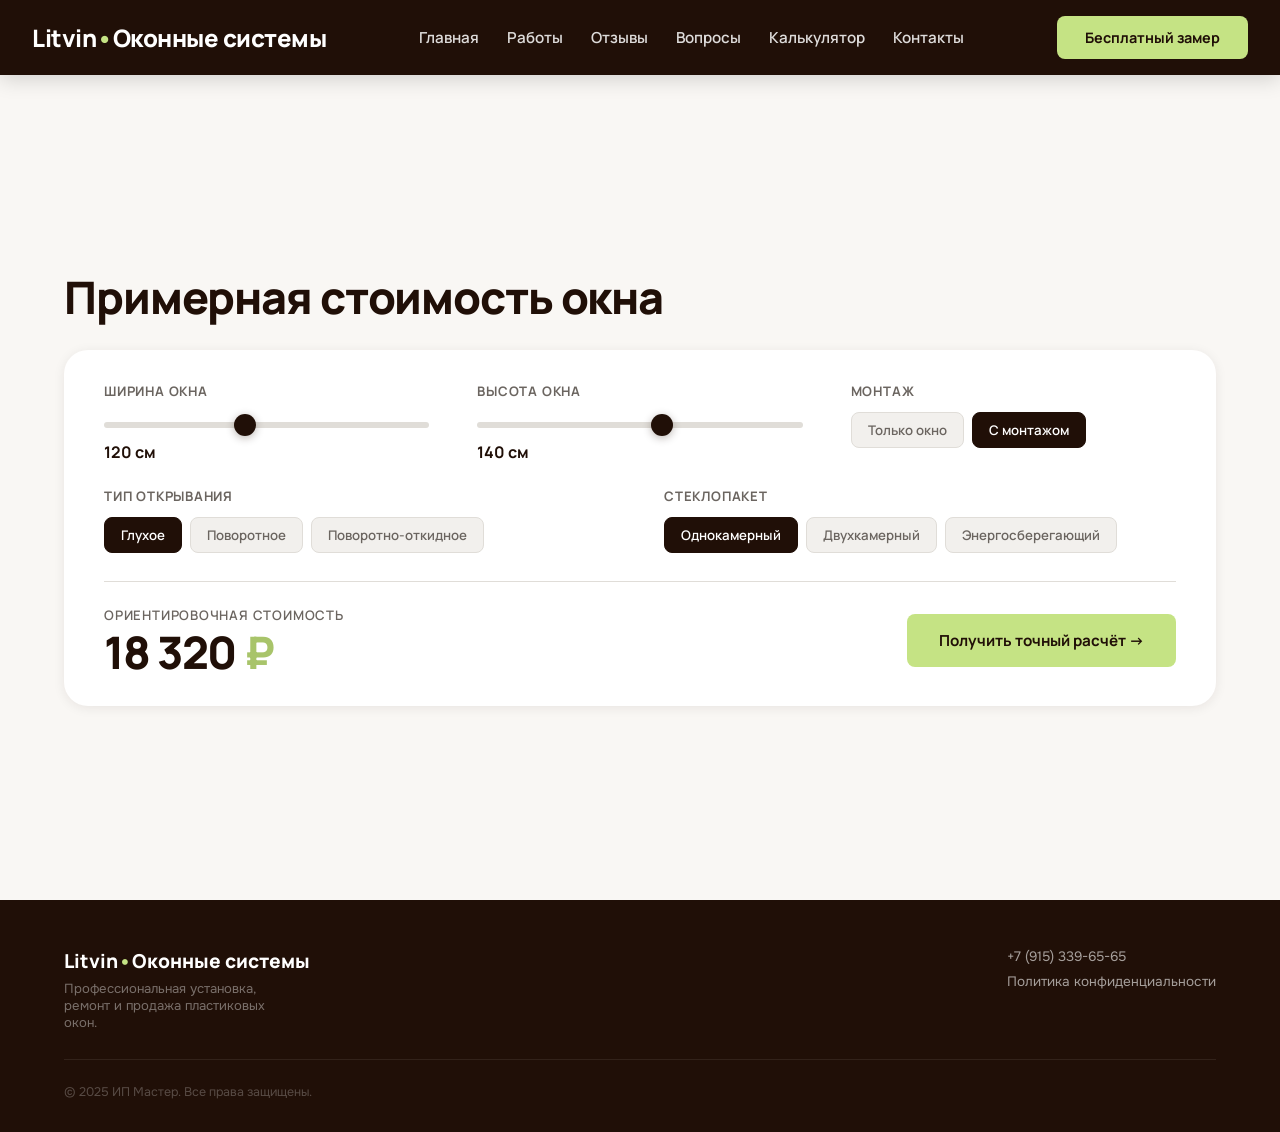
==== commit 92380285: "мини" ====
--- a/calculator.html
+++ b/calculator.html
@@ -136,7 +136,7 @@
   <footer>
     <div class="footer-inner">
       <div class="footer-brand">
-        <div class="brand-name">Окна<span>•</span>Профи</div>
+        <div class="brand-name">Litvin<span>•</span>Оконные системы</div>
         <p>Профессиональная установка, ремонт и продажа пластиковых окон.</p>
       </div>
       <div class="footer-links">
--- a/css/style.css
+++ b/css/style.css
@@ -158,10 +158,16 @@
   padding-top: calc(80px + env(safe-area-inset-top, 0px));
 }
 
+/* на мобильных — другое фото */
+@media (max-width: 900px) {
+  #hero {
+    background-image: url('../images/back_mobile.jpg');
+  }
+}
 .hero-overlay {
   position: absolute;
   inset: 0;
-  background: linear-gradient(135deg, rgba(0,0,0,0.65) 0%, rgba(0,0,0,0.5) 100%);
+  background: linear-gradient(135deg, rgba(0,0,0,0.6) 0%, rgba(0,0,0,0.45) 100%);
 }
 
 .hero-content {
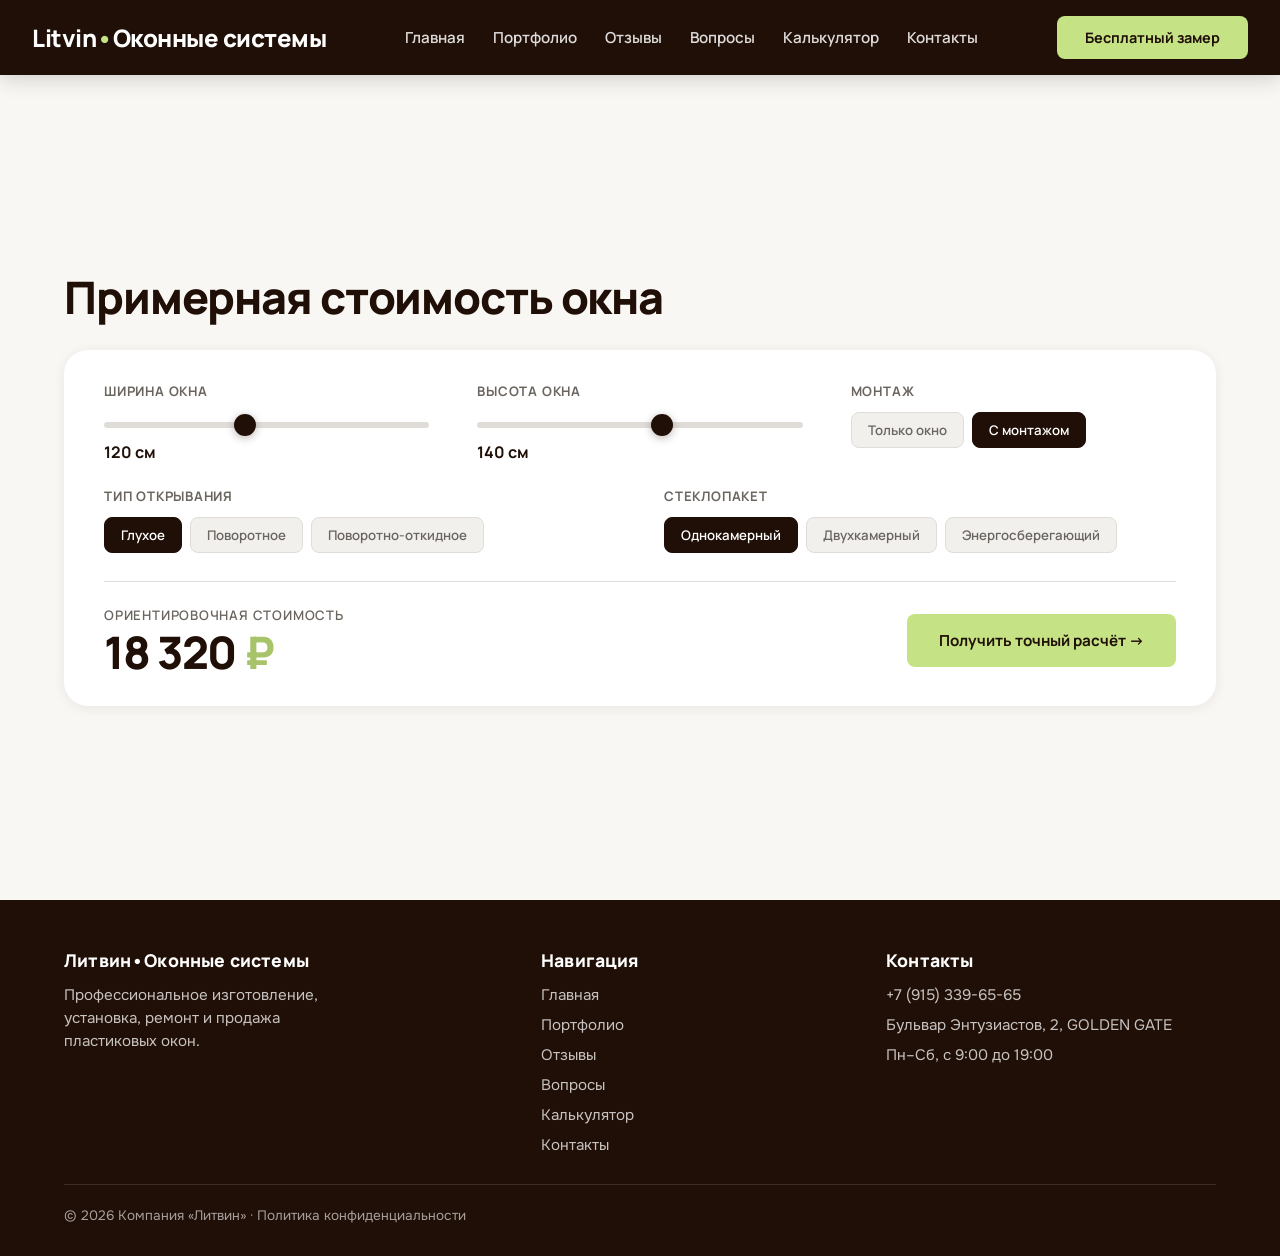
==== commit d14baf5a: "visual" ====
--- a/calculator.html
+++ b/calculator.html
@@ -51,7 +51,7 @@
   <div class="mobile-menu" id="mobileMenu">
     <button class="menu-close" id="menuClose" aria-label="Закрыть"><i class="fa fa-times"></i></button>
     <a href="index.html">Главная</a>
-    <a href="portfolio.html">Работы</a>
+    <a href="portfolio.html">Портфолио</a>
     <a href="reviews.html">Отзывы</a>
     <a href="faq.html">Вопросы</a>
     <a href="calculator.html">Калькулятор</a>
@@ -68,7 +68,7 @@
       
       <nav class="nav-links">
         <a href="index.html">Главная</a>
-        <a href="portfolio.html">Работы</a>
+        <a href="portfolio.html">Портфолио</a>
         <a href="reviews.html">Отзывы</a>
         <a href="faq.html">Вопросы</a>
         <a href="calculator.html">Калькулятор</a>
@@ -133,19 +133,39 @@
   </section>
   </main>
 <!-- Футер -->
-  <footer>
-    <div class="footer-inner">
-      <div class="footer-brand">
-        <div class="brand-name">Litvin<span>•</span>Оконные системы</div>
-        <p>Профессиональная установка, ремонт и продажа пластиковых окон.</p>
-      </div>
-      <div class="footer-links">
-        <a href="tel:+79153396565">+7 (915) 339-65-65</a>
-        <a href="privacy.html">Политика конфиденциальности</a>
-      </div>
-    </div>
-    <div class="footer-bottom">
-      <p>© 2025 ИП Мастер. Все права защищены.</p>
+  <footer class="site-footer">
+    <div class="sf-inner">
+      <div class="sf-grid">
+        <div class="sf-col sf-brand">
+          <div class="sf-title">Литвин•Оконные системы</div>
+          <p>Профессиональное изготовление, установка, ремонт и продажа пластиковых окон.</p>
+        </div>
+
+        <nav class="sf-col" aria-label="Навигация по сайту">
+          <div class="sf-title">Навигация</div>
+          <ul class="sf-list">
+            <li><a href="index.html">Главная</a></li>
+            <li><a href="portfolio.html">Портфолио</a></li>
+            <li><a href="reviews.html">Отзывы</a></li>
+            <li><a href="faq.html">Вопросы</a></li>
+            <li><a href="calculator.html#calculator">Калькулятор</a></li>
+            <li><a href="index.html#contacts">Контакты</a></li>
+          </ul>
+        </nav>
+
+        <div class="sf-col">
+          <div class="sf-title">Контакты</div>
+          <ul class="sf-list">
+            <li><a href="tel:+79153396565">+7 (915) 339-65-65</a></li>
+            <li>Бульвар Энтузиастов, 2, GOLDEN GATE</li>
+            <li>Пн–Сб, с 9:00 до 19:00</li>
+          </ul>
+        </div>
+      </div>
+
+      <div class="sf-bottom">
+        <p>© 2026 Компания «Литвин» · <a href="privacy.html">Политика конфиденциальности</a></p>
+      </div>
     </div>
   </footer>
 
--- a/css/style.css
+++ b/css/style.css
@@ -1156,7 +1156,7 @@
   right: 32px;
   width: 48px;
   height: 48px;
-  background: var(--primary-dark);
+  background: var(--accent-dark);
   color: var(--white);
   border-radius: 50%;
   border: none;
@@ -2693,4 +2693,302 @@
 
 @media (max-width: 900px) {
   .standalone-main #calculator { min-height: 0; display: block; padding-top: 54px; padding-bottom: 54px; }
+}
+
+/* ============================
+   ПУНКТИР МЕЖДУ ПУНКТАМИ («Получите расчёт» и «Договор»)
+   Кружок всегда у верха пункта, поэтому линия идёт ровно от кружка до кружка
+   при любой длине текста. Короткий текст по-прежнему центрируется по кружку.
+   ============================ */
+.quote-step,
+.contract-point { align-items: flex-start; }
+
+.quote-step p,
+.contract-point p {
+  min-height: 40px;            /* высота кружка */
+  display: flex;
+  flex-direction: column;
+  justify-content: center;
+}
+
+.quote-step:not(:last-child)::after,
+.contract-point:not(:last-child)::after {
+  top: 46px;                   /* 40px кружок + зазор 6px */
+  bottom: 6px;                 /* зазор до следующего кружка */
+}
+
+@media (max-width: 900px) {
+  .quote-step p,
+  .contract-point p { min-height: 36px; }
+
+  .quote-step:not(:last-child)::after,
+  .contract-point:not(:last-child)::after { top: 42px; }
+}
+
+@media (max-width: 560px) {
+  .contract-point p { min-height: 34px; }
+  .contract-point:not(:last-child)::after { top: 40px; bottom: 6px; }
+}
+
+/* ============================
+   ДОГОВОР — широкая градиентная композиция с фотографией
+   ============================ */
+#contract {
+  position: relative;
+  overflow: hidden;
+  isolation: isolate;
+  padding: clamp(64px, 7vw, 104px) 0;
+  background: linear-gradient(105deg, #f7f6f2 0%, #f7f6f2 43%, #eef2df 62%, #dcebb9 100%);
+}
+.contract-layout {
+  width: min(1240px, calc(100% - 64px));
+  margin: 0 auto;
+  display: grid;
+  grid-template-columns: minmax(0, 1.03fr) minmax(360px, .97fr);
+  align-items: center;
+  gap: clamp(32px, 5vw, 76px);
+}
+.contract-content { min-width: 0; position: relative; z-index: 2; }
+#contract .section-title { max-width: 620px; }
+.contract-lead { max-width: 590px; }
+.contract-info { max-width: 690px; margin-top: 34px; }
+.contract-point { gap: 17px; padding-bottom: 24px; }
+.contract-point p { font-size: 1rem; }
+.contract-point:not(:last-child)::after { left: 19px; top: 46px; bottom: 3px; }
+.contract-list { margin-top: 26px; gap: 10px; }
+.contract-visual {
+  position: relative;
+  min-height: 560px;
+  display: flex;
+  align-items: center;
+  justify-content: center;
+  isolation: isolate;
+}
+.contract-visual::before {
+  content: '';
+  position: absolute;
+  z-index: -2;
+  inset: -90px -100vw -90px -55px;
+  background: linear-gradient(135deg, rgba(220,235,185,.08), rgba(197,227,132,.48) 62%, rgba(197,227,132,.72));
+  border-radius: 46% 0 0 46%;
+}
+.contract-visual-glow {
+  position: absolute;
+  z-index: -1;
+  width: min(88%, 490px);
+  aspect-ratio: 1;
+  border-radius: 50%;
+  background: radial-gradient(circle, rgba(255,255,255,.85) 0%, rgba(255,255,255,.36) 48%, rgba(255,255,255,0) 72%);
+  filter: blur(4px);
+}
+.contract-document {
+  display: block;
+  width: min(88%, 470px);
+  max-height: 510px;
+  object-fit: contain;
+  border-radius: 18px;
+  filter: drop-shadow(0 28px 38px rgba(32,15,7,.18));
+  transform: rotate(2deg);
+  transition: transform .45s ease, filter .45s ease;
+}
+@media (hover: hover) {
+  .contract-visual:hover .contract-document { transform: rotate(0deg) translateY(-5px); filter: drop-shadow(0 34px 42px rgba(32,15,7,.22)); }
+}
+.contract-stamp {
+  position: absolute;
+  top: 11%;
+  right: 1%;
+  width: 112px;
+  height: 112px;
+  display: flex;
+  flex-direction: column;
+  align-items: center;
+  justify-content: center;
+  gap: 4px;
+  border: 1px solid rgba(32,15,7,.16);
+  border-radius: 50%;
+  color: var(--primary-dark, #200f07);
+  background: rgba(255,255,255,.76);
+  box-shadow: 0 12px 30px rgba(32,15,7,.08);
+  backdrop-filter: blur(10px);
+  font: 800 .65rem/1.2 'Manrope', sans-serif;
+  letter-spacing: .09em;
+  text-align: center;
+  transform: rotate(9deg);
+}
+.contract-stamp-check { font-size: 1.5rem; line-height: 1; color: #638b2f; }
+.contract-note {
+  position: absolute;
+  left: -3%;
+  bottom: 9%;
+  display: flex;
+  align-items: center;
+  gap: 13px;
+  max-width: 290px;
+  padding: 16px 20px;
+  border: 1px solid rgba(255,255,255,.75);
+  border-radius: 16px;
+  background: rgba(255,255,255,.82);
+  box-shadow: 0 16px 40px rgba(32,15,7,.10);
+  backdrop-filter: blur(14px);
+}
+.contract-note-mark {
+  display: flex; flex: 0 0 34px; width: 34px; height: 34px;
+  align-items: center; justify-content: center; border-radius: 50%;
+  background: #dff0bd; color: #385a1c; font-size: 1.1rem; font-weight: 800;
+}
+.contract-note strong { display: block; color: #200f07; font: 800 .88rem/1.3 'Manrope', sans-serif; }
+.contract-note small { display: block; margin-top: 4px; color: #655c53; font-size: .76rem; line-height: 1.4; }
+@media (max-width: 900px) {
+  #contract { padding: 58px 0; }
+  .contract-layout { width: min(100% - 48px, 720px); grid-template-columns: 1fr; gap: 20px; }
+  .contract-visual { min-height: 390px; margin: 0 -24px; }
+  .contract-visual::before { inset: -25px -30px -25px -30px; border-radius: 36% 36% 0 0; background: linear-gradient(180deg, rgba(220,235,185,.12), rgba(197,227,132,.64)); }
+  .contract-document { width: min(72%, 370px); max-height: 390px; }
+  .contract-stamp { top: 7%; right: 13%; width: 88px; height: 88px; font-size: .55rem; }
+  .contract-note { left: 8%; bottom: 5%; }
+}
+@media (max-width: 560px) {
+  #contract { padding: 48px 0 28px; }
+  .contract-layout { width: calc(100% - 40px); gap: 12px; }
+  .contract-info { margin-top: 28px; }
+  .contract-point { gap: 14px; padding-bottom: 22px; }
+  .contract-point p { font-size: .93rem; }
+  .contract-list { margin-top: 24px; }
+  .contract-visual { min-height: 320px; margin: 0 -20px; }
+  .contract-document { width: min(76%, 300px); max-height: 320px; }
+  .contract-stamp { right: 8%; top: 5%; width: 74px; height: 74px; font-size: .48rem; }
+  .contract-stamp-check { font-size: 1.15rem; }
+  .contract-note { left: 5%; bottom: 3%; gap: 9px; padding: 12px 14px; max-width: 255px; }
+  .contract-note-mark { flex-basis: 29px; width: 29px; height: 29px; font-size: 1rem; }
+  .contract-note strong { font-size: .78rem; }
+  .contract-note small { font-size: .68rem; }
+}
+@media (prefers-reduced-motion: reduce) { .contract-document { transition: none; } }
+
+/* ============================
+   ФУТЕР (по образцу: бренд | навигация | контакты)
+   ============================ */
+.site-footer .sf-inner { max-width: 1180px; margin: 0 auto; }
+
+.sf-grid {
+  display: grid;
+  grid-template-columns: 1.3fr 0.9fr 1fr;
+  gap: 36px 48px;
+  padding-bottom: 28px;
+}
+
+.sf-title {
+  margin-bottom: 12px;
+  font-family: 'Manrope', sans-serif;
+  font-weight: 800;
+  font-size: 1.1rem;
+  letter-spacing: 0.01em;
+  color: var(--white);
+}
+
+.sf-brand p {
+  max-width: 260px;
+  margin: 0;
+  font-size: 0.95rem;
+  line-height: 1.5;
+  color: rgba(255,255,255,0.75);
+}
+
+.sf-list {
+  list-style: none;
+  margin: 0;
+  padding: 0;
+  display: flex;
+  flex-direction: column;
+  gap: 8px;
+  font-size: 0.95rem;
+  line-height: 1.45;
+  color: rgba(255,255,255,0.75);
+}
+
+.sf-list a,
+.sf-bottom a {
+  color: inherit;
+  text-decoration: none;
+  transition: color 0.25s;
+}
+
+.sf-list a:focus-visible,
+.sf-bottom a:focus-visible { color: var(--primary-light); }
+
+@media (hover: hover) {
+  .sf-list a:hover,
+  .sf-bottom a:hover { color: var(--primary-light); }
+}
+
+.sf-bottom {
+  padding-top: 22px;
+  border-top: 1px solid rgba(255,255,255,0.12);
+}
+
+.sf-bottom p {
+  margin: 0;
+  font-size: 0.85rem;
+  color: rgba(255,255,255,0.6);
+}
+
+@media (max-width: 820px) {
+  .sf-grid { grid-template-columns: 1fr 1fr; gap: 28px 32px; }
+  .sf-brand { grid-column: 1 / -1; }
+}
+
+@media (max-width: 440px) {
+  .sf-grid { grid-template-columns: 1fr; gap: 24px; }
+}
+
+/* ============================
+   ДОГОВОР НА ТЕЛЕФОНЕ: без фото и плашек, как раньше
+   ============================ */
+@media (max-width: 900px) {
+  .contract-visual { display: none; }
+}
+
+@media (max-width: 560px) {
+  #contract { padding: 48px 0; }
+}
+
+/* ============================
+   «ДОГОВОР» приведён к тому же формату, что и «Получите расчёт»:
+   одинаковые шрифты, цвета, кружки, отступы и пунктир на всех экранах
+   ============================ */
+.contract-point { gap: 20px; padding-bottom: 30px; }
+
+.contract-point p {
+  font-size: 1.05rem;
+  line-height: 1.55;
+  color: var(--gray-800);
+  min-height: 40px;
+}
+
+.contract-num {
+  flex: 0 0 40px;
+  width: 40px;
+  height: 40px;
+  font-size: 1.05rem;
+}
+
+.contract-point:not(:last-child)::after { left: 19px; top: 46px; bottom: 6px; }
+
+.contract-list li { font-size: 0.95rem; }
+
+@media (max-width: 900px) {
+  .contract-point { gap: 16px; padding-bottom: 24px; }
+  .contract-point p { font-size: 1rem; min-height: 36px; }
+  .contract-num { flex-basis: 36px; width: 36px; height: 36px; font-size: 1rem; }
+  .contract-point:not(:last-child)::after { left: 17px; top: 42px; bottom: 6px; }
+}
+
+/* на телефонах у «Получите расчёт» отдельных правил нет, поэтому здесь значения те же, что до 900px */
+@media (max-width: 560px) {
+  .contract-point { gap: 16px; padding-bottom: 24px; }
+  .contract-point p { font-size: 1rem; min-height: 36px; }
+  .contract-num { flex-basis: 36px; width: 36px; height: 36px; font-size: 1rem; }
+  .contract-point:not(:last-child)::after { left: 17px; top: 42px; bottom: 6px; }
+  .contract-list li { font-size: 0.95rem; }
 }
